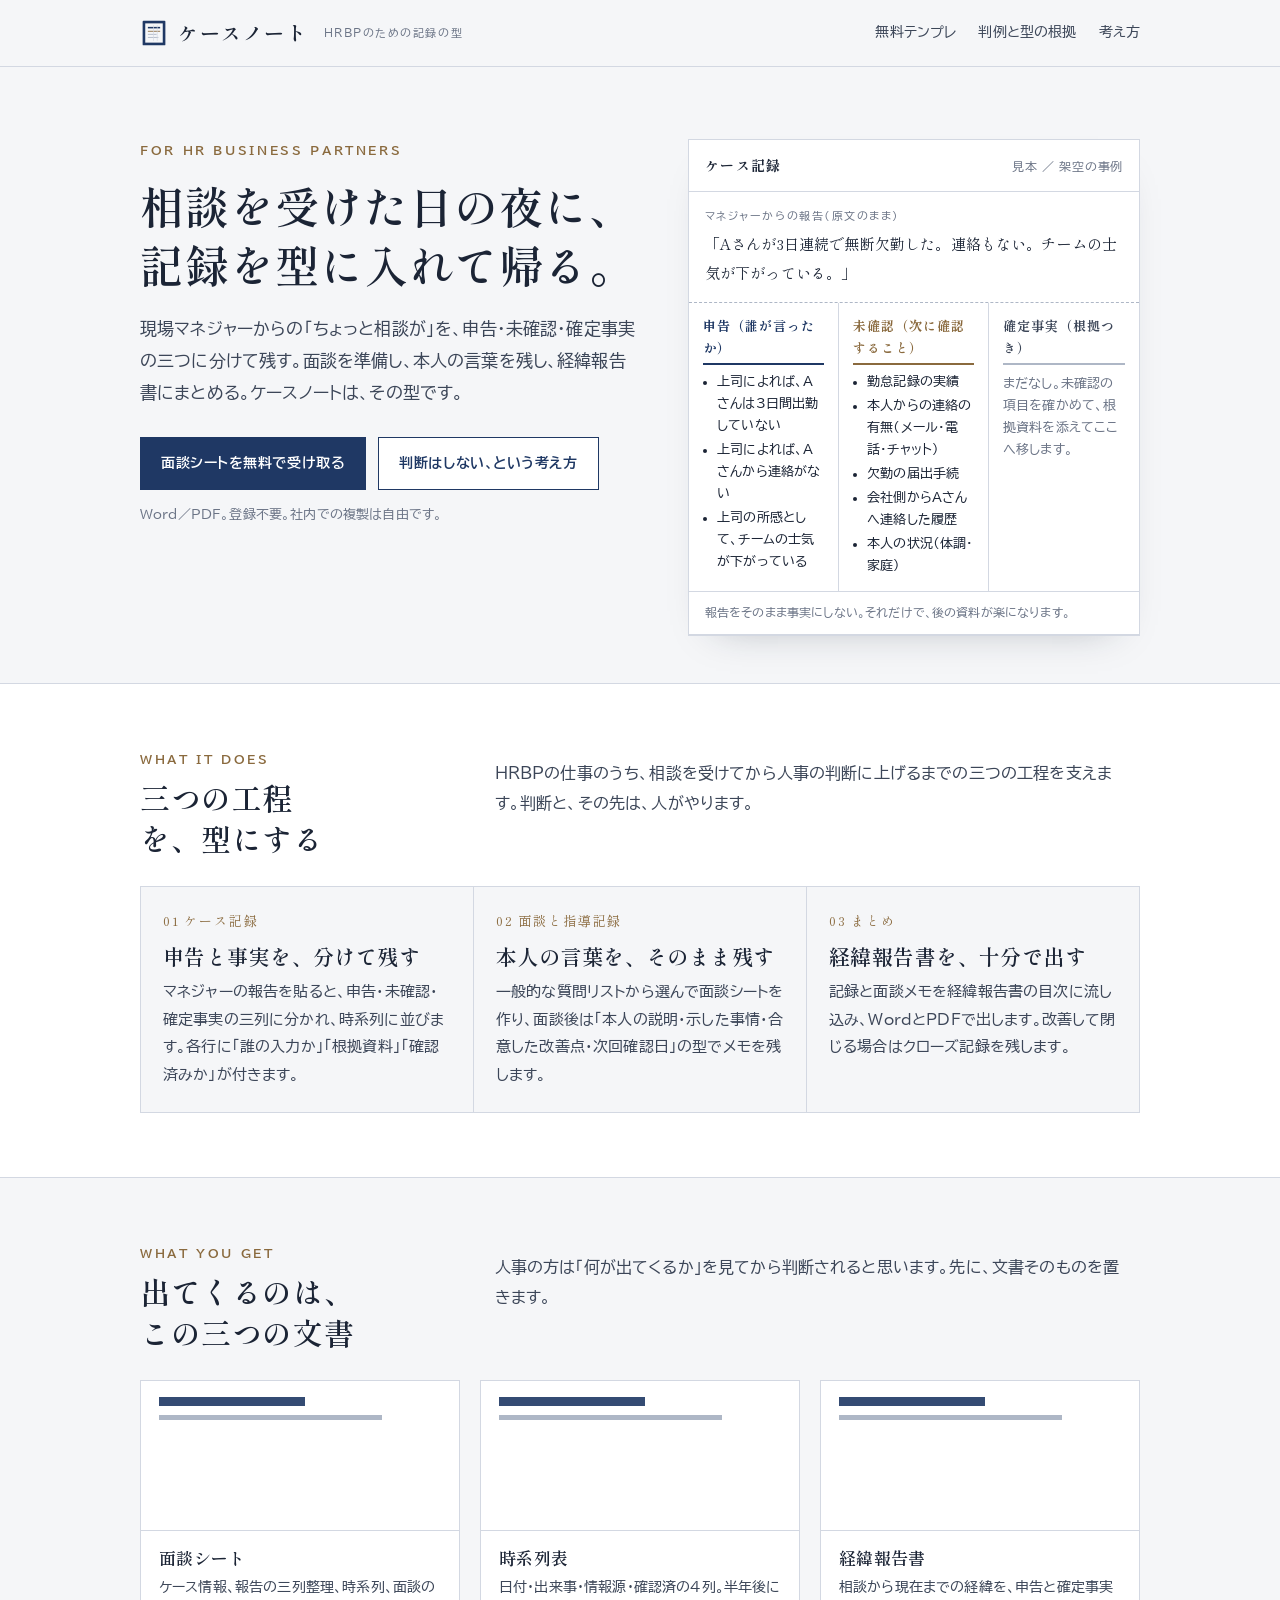
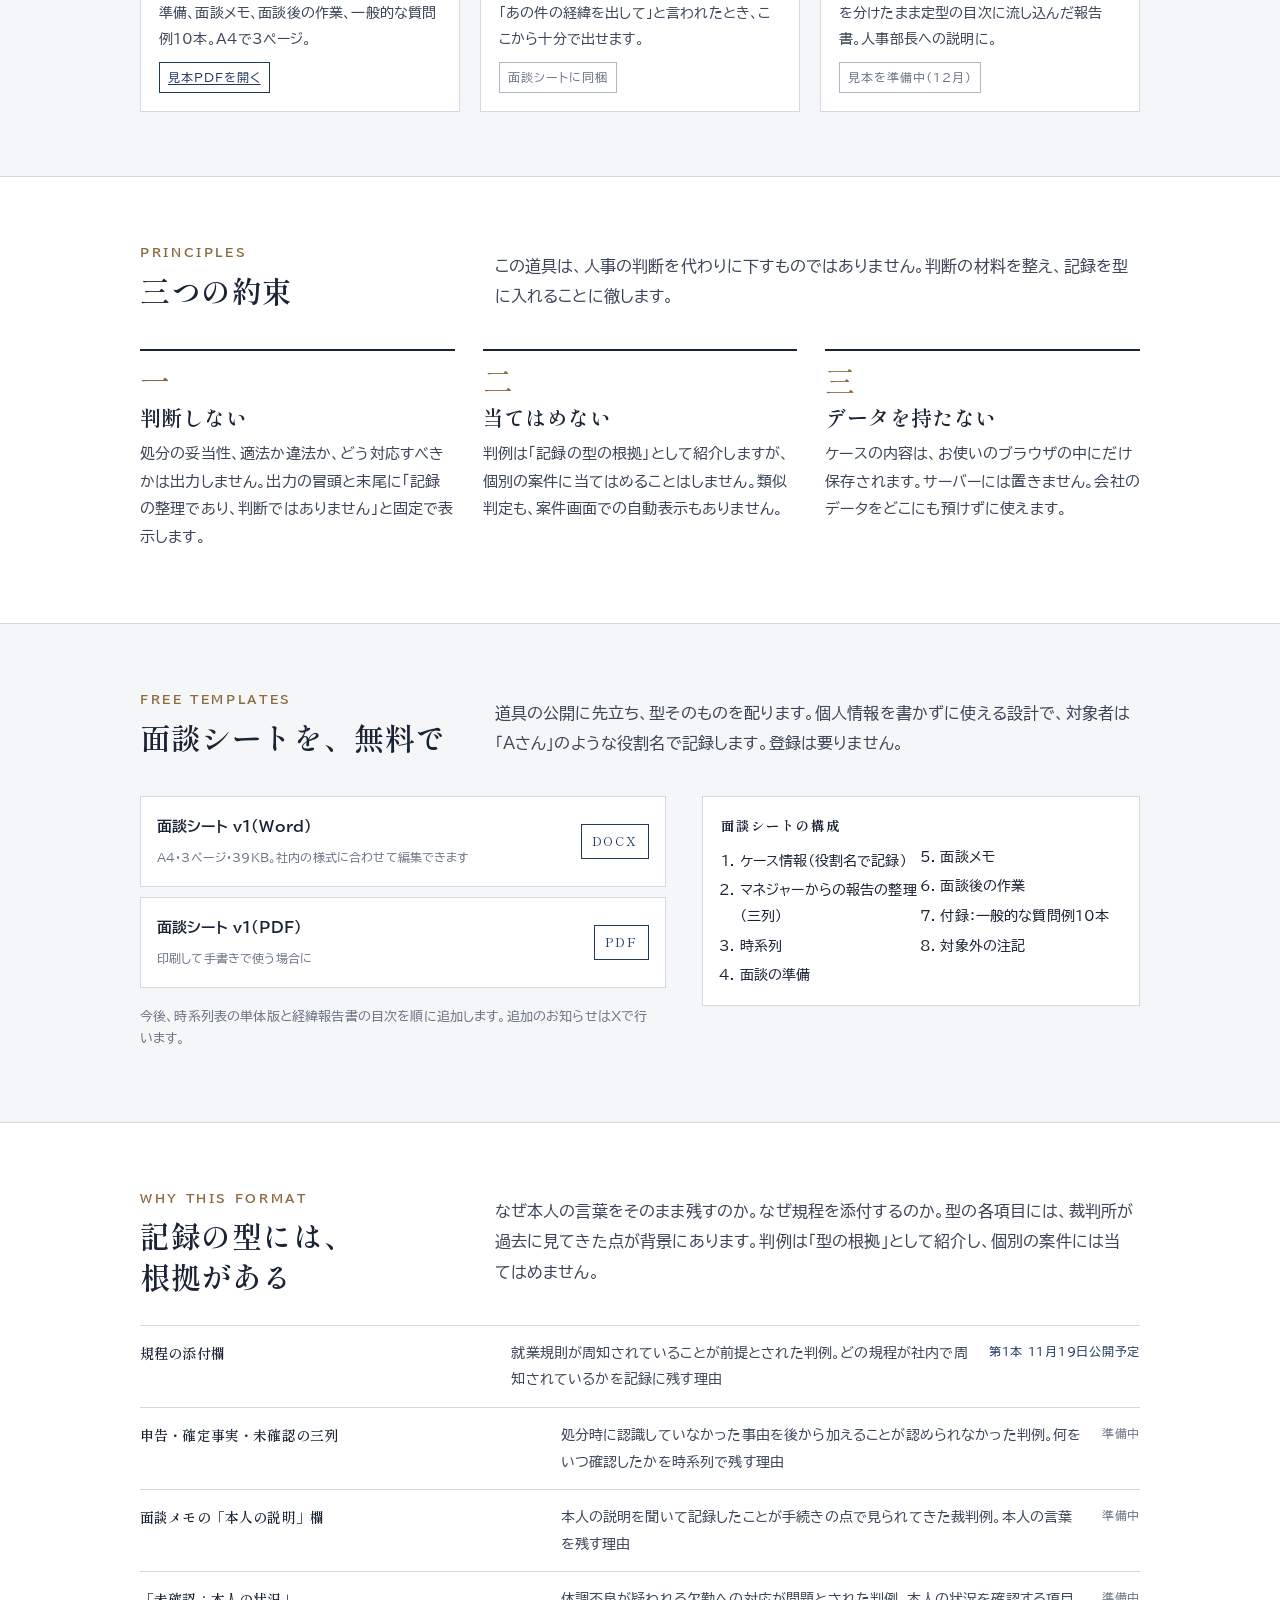
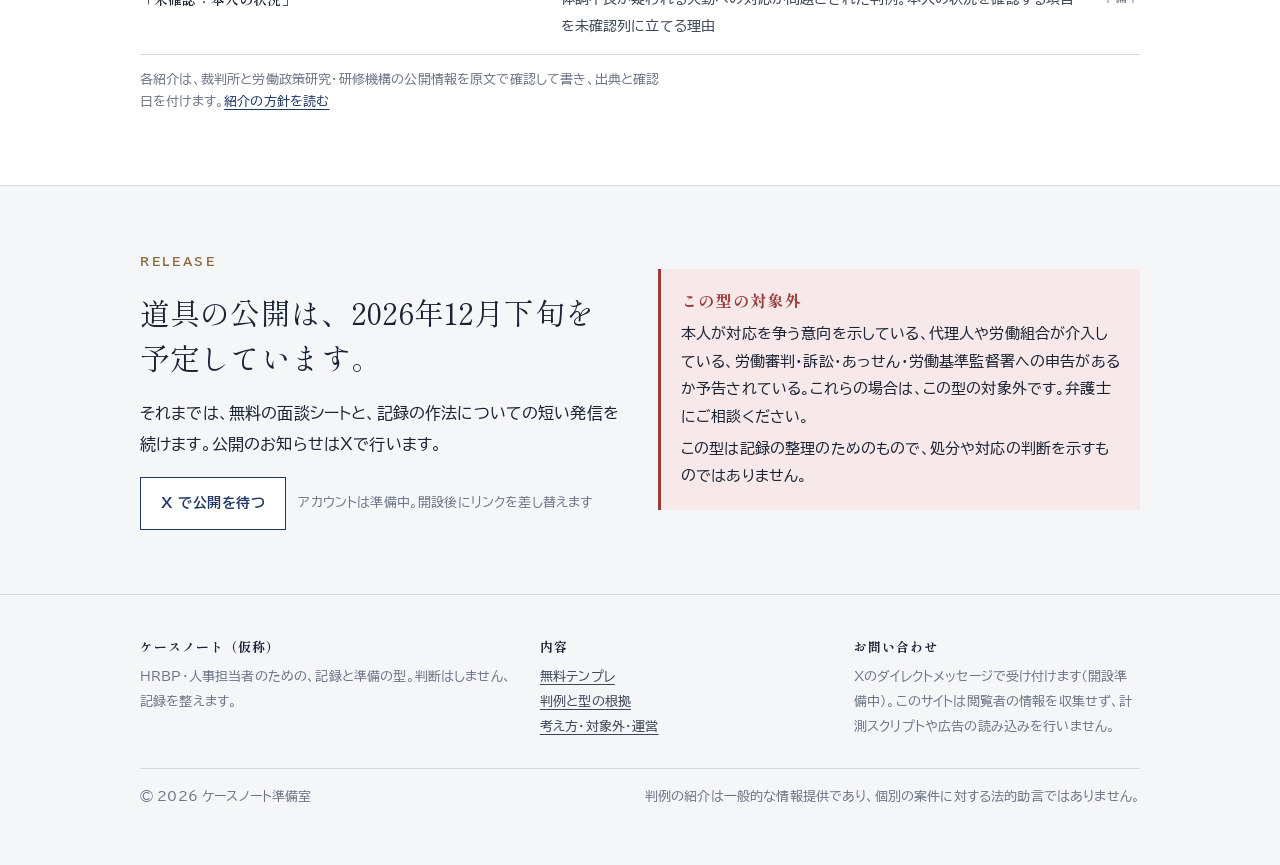
==== index.html @ 53989667 "ケースノート サイト初版（無料テンプレ・判例の方針・考え方）" ====
<!doctype html>
<html lang="ja">
<head>
<meta charset="utf-8">
<meta name="viewport" content="width=device-width,initial-scale=1,viewport-fit=cover">
<title>ケースノート｜HRBPのための、記録と準備の型</title>
<meta name="description" content="現場マネジャーからの相談を、申告・未確認・確定事実に分けて記録し、面談を準備し、経緯報告書にまとめる。HRBP・人事担当者のための記録の型。面談シートは無料。判断はしません、記録を整えます。">
<meta property="og:title" content="ケースノート｜HRBPのための、記録と準備の型">
<meta property="og:description" content="相談を受けた日の夜に、記録を型に入れて帰る。面談シート（Word）は無料。">
<meta property="og:type" content="website">
<meta property="og:image" content="assets/og.png">
<meta name="twitter:card" content="summary_large_image">
<link rel="icon" href="assets/mark.svg" type="image/svg+xml">
<link rel="preconnect" href="https://fonts.googleapis.com">
<link rel="preconnect" href="https://fonts.gstatic.com" crossorigin>
<link rel="stylesheet" href="https://fonts.googleapis.com/css2?family=Shippori+Mincho:wght@500;600;700&family=BIZ+UDPGothic:wght@400;700&display=swap">
<link rel="stylesheet" href="assets/style.css">
</head>
<body>

<header class="site-head">
  <div class="wrap">
    <a class="brand" href="./"><img class="mark" src="assets/mark.svg" alt=""><span class="name">ケースノート</span><span class="sub">HRBPのための記録の型</span></a>
    <nav class="nav" aria-label="主なページ">
      <a href="#templates">無料テンプレ</a>
      <a href="hanrei/">判例と型の根拠</a>
      <a href="about.html">考え方</a>
    </nav>
  </div>
</header>

<main>
<section class="hero">
  <div class="wrap grid">
    <div>
      <div class="eyebrow">For HR Business Partners</div>
      <h1>相談を受けた日の夜に、<br>記録を型に入れて帰る。</h1>
      <p class="lead">現場マネジャーからの「ちょっと相談が」を、申告・未確認・確定事実の三つに分けて残す。面談を準備し、本人の言葉を残し、経緯報告書にまとめる。ケースノートは、その型です。</p>
      <div class="cta">
        <a class="btn primary" href="#templates">面談シートを無料で受け取る</a>
        <a class="btn" href="about.html">判断はしない、という考え方</a>
      </div>
      <p class="note fine">Word／PDF。登録不要。社内での複製は自由です。</p>
    </div>
    <div class="sheet" aria-label="ケース記録の見本">
      <div class="sheet-head"><b>ケース記録</b><span>見本 ／ 架空の事例</span></div>
      <div class="input">
        <div class="lbl">マネジャーからの報告（原文のまま）</div>
        <q>Aさんが3日連続で無断欠勤した。連絡もない。チームの士気が下がっている。</q>
      </div>
      <div class="cols">
        <div class="c1"><b>申告（誰が言ったか）</b>
          <ul><li>上司によれば、Aさんは3日間出勤していない</li><li>上司によれば、Aさんから連絡がない</li><li>上司の所感として、チームの士気が下がっている</li></ul></div>
        <div class="c2"><b>未確認（次に確認すること）</b>
          <ul><li>勤怠記録の実績</li><li>本人からの連絡の有無（メール・電話・チャット）</li><li>欠勤の届出手続</li><li>会社側からAさんへ連絡した履歴</li><li>本人の状況（体調・家庭）</li></ul></div>
        <div class="c3"><b>確定事実（根拠つき）</b>
          <p class="empty">まだなし。未確認の項目を確かめて、根拠資料を添えてここへ移します。</p></div>
      </div>
      <div class="sheet-foot">報告をそのまま事実にしない。それだけで、後の資料が楽になります。</div>
    </div>
  </div>
</section>

<section class="band alt" id="what">
  <div class="wrap">
    <div class="sec-head">
      <div><div class="eyebrow">What it does</div><h2>三つの工程を、型にする</h2></div>
      <p>HRBPの仕事のうち、相談を受けてから人事の判断に上げるまでの三つの工程を支えます。判断と、その先は、人がやります。</p>
    </div>
    <div class="three">
      <div><div class="k">01 ケース記録</div><h3>申告と事実を、分けて残す</h3><p>マネジャーの報告を貼ると、申告・未確認・確定事実の三列に分かれ、時系列に並びます。各行に「誰の入力か」「根拠資料」「確認済みか」が付きます。</p></div>
      <div><div class="k">02 面談と指導記録</div><h3>本人の言葉を、そのまま残す</h3><p>一般的な質問リストから選んで面談シートを作り、面談後は「本人の説明・示した事情・合意した改善点・次回確認日」の型でメモを残します。</p></div>
      <div><div class="k">03 まとめ</div><h3>経緯報告書を、十分で出す</h3><p>記録と面談メモを経緯報告書の目次に流し込み、WordとPDFで出します。改善して閉じる場合はクローズ記録を残します。</p></div>
    </div>
  </div>
</section>

<section class="band" id="outputs">
  <div class="wrap">
    <div class="sec-head">
      <div><div class="eyebrow">What you get</div><h2>出てくるのは、この三つの文書</h2></div>
      <p>人事の方は「何が出てくるか」を見てから判断されると思います。先に、文書そのものを置きます。</p>
    </div>
    <div class="docs">
      <div class="doc"><div class="thumb" aria-hidden="true"></div><div class="body"><h3>面談シート</h3><p>ケース情報、報告の三列整理、時系列、面談の準備、面談メモ、面談後の作業、一般的な質問例10本。A4で3ページ。</p><a class="state ready" href="templates/casenote_interview_sheet_v1.pdf">見本PDFを開く</a></div></div>
      <div class="doc"><div class="thumb" aria-hidden="true"></div><div class="body"><h3>時系列表</h3><p>日付・出来事・情報源・確認済の4列。半年後に「あの件の経緯を出して」と言われたとき、ここから十分で出せます。</p><span class="state">面談シートに同梱</span></div></div>
      <div class="doc"><div class="thumb" aria-hidden="true"></div><div class="body"><h3>経緯報告書</h3><p>相談から現在までの経緯を、申告と確定事実を分けたまま定型の目次に流し込んだ報告書。人事部長への説明に。</p><span class="state">見本を準備中（12月）</span></div></div>
    </div>
  </div>
</section>

<section class="band alt" id="promise">
  <div class="wrap">
    <div class="sec-head">
      <div><div class="eyebrow">Principles</div><h2>三つの約束</h2></div>
      <p>この道具は、人事の判断を代わりに下すものではありません。判断の材料を整え、記録を型に入れることに徹します。</p>
    </div>
    <div class="promise">
      <div><div class="n">一</div><h3>判断しない</h3><p>処分の妥当性、適法か違法か、どう対応すべきかは出力しません。出力の冒頭と末尾に「記録の整理であり、判断ではありません」と固定で表示します。</p></div>
      <div><div class="n">二</div><h3>当てはめない</h3><p>判例は「記録の型の根拠」として紹介しますが、個別の案件に当てはめることはしません。類似判定も、案件画面での自動表示もありません。</p></div>
      <div><div class="n">三</div><h3>データを持たない</h3><p>ケースの内容は、お使いのブラウザの中にだけ保存されます。サーバーには置きません。会社のデータをどこにも預けずに使えます。</p></div>
    </div>
  </div>
</section>

<section class="band" id="templates">
  <div class="wrap">
    <div class="sec-head">
      <div><div class="eyebrow">Free templates</div><h2>面談シートを、無料で</h2></div>
      <p>道具の公開に先立ち、型そのものを配ります。個人情報を書かずに使える設計で、対象者は「Aさん」のような役割名で記録します。登録は要りません。</p>
    </div>
    <div class="dl">
      <div class="files">
        <a class="file" href="templates/casenote_interview_sheet_v1.docx" download><span><span class="t">面談シート v1（Word）</span><br><span class="m">A4・3ページ・39KB。社内の様式に合わせて編集できます</span></span><span class="ext">DOCX</span></a>
        <a class="file" href="templates/casenote_interview_sheet_v1.pdf"><span><span class="t">面談シート v1（PDF）</span><br><span class="m">印刷して手書きで使う場合に</span></span><span class="ext">PDF</span></a>
        <p class="fine">今後、時系列表の単体版と経緯報告書の目次を順に追加します。追加のお知らせはXで行います。</p>
      </div>
      <div class="toc"><b>面談シートの構成</b>
        <ol><li>ケース情報（役割名で記録）</li><li>マネジャーからの報告の整理（三列）</li><li>時系列</li><li>面談の準備</li><li>面談メモ</li><li>面談後の作業</li><li>付録：一般的な質問例10本</li><li>対象外の注記</li></ol>
      </div>
    </div>
  </div>
</section>

<section class="band alt" id="hanrei">
  <div class="wrap">
    <div class="sec-head">
      <div><div class="eyebrow">Why this format</div><h2>記録の型には、根拠がある</h2></div>
      <p>なぜ本人の言葉をそのまま残すのか。なぜ規程を添付するのか。型の各項目には、裁判所が過去に見てきた点が背景にあります。判例は「型の根拠」として紹介し、個別の案件には当てはめません。</p>
    </div>
    <div class="hanrei-list">
      <div class="row"><div class="a">規程の添付欄</div><div class="b">就業規則が周知されていることが前提とされた判例。どの規程が社内で周知されているかを記録に残す理由</div><div class="s on">第1本 11月19日公開予定</div></div>
      <div class="row"><div class="a">申告・確定事実・未確認の三列</div><div class="b">処分時に認識していなかった事由を後から加えることが認められなかった判例。何をいつ確認したかを時系列で残す理由</div><div class="s">準備中</div></div>
      <div class="row"><div class="a">面談メモの「本人の説明」欄</div><div class="b">本人の説明を聞いて記録したことが手続きの点で見られてきた裁判例。本人の言葉を残す理由</div><div class="s">準備中</div></div>
      <div class="row"><div class="a">「未確認：本人の状況」</div><div class="b">体調不良が疑われる欠勤への対応が問題とされた判例。本人の状況を確認する項目を未確認列に立てる理由</div><div class="s">準備中</div></div>
    </div>
    <p class="fine" style="margin-top:14px">各紹介は、裁判所と労働政策研究・研修機構の公開情報を原文で確認して書き、出典と確認日を付けます。<a href="hanrei/">紹介の方針を読む</a></p>
  </div>
</section>

<section class="band" id="launch">
  <div class="wrap launch">
    <div>
      <div class="eyebrow">Release</div>
      <p class="big">道具の公開は、2026年12月下旬を予定しています。</p>
      <p>それまでは、無料の面談シートと、記録の作法についての短い発信を続けます。公開のお知らせはXで行います。</p>
      <div class="x"><a class="btn" href="https://x.com/" id="xlink">X で公開を待つ</a><span class="fine">アカウントは準備中。開設後にリンクを差し替えます</span></div>
    </div>
    <div class="scope"><b>この型の対象外</b>
      <p>本人が対応を争う意向を示している、代理人や労働組合が介入している、労働審判・訴訟・あっせん・労働基準監督署への申告があるか予告されている。これらの場合は、この型の対象外です。弁護士にご相談ください。</p>
      <p>この型は記録の整理のためのもので、処分や対応の判断を示すものではありません。</p>
    </div>
  </div>
</section>
</main>

<footer class="site-foot">
  <div class="wrap">
    <div class="grid">
      <div><b>ケースノート（仮称）</b>HRBP・人事担当者のための、記録と準備の型。判断はしません、記録を整えます。</div>
      <div><b>内容</b><a href="#templates">無料テンプレ</a><br><a href="hanrei/">判例と型の根拠</a><br><a href="about.html">考え方・対象外・運営</a></div>
      <div><b>お問い合わせ</b>Xのダイレクトメッセージで受け付けます（開設準備中）。このサイトは閲覧者の情報を収集せず、計測スクリプトや広告の読み込みを行いません。</div>
    </div>
    <div class="legal"><span>© 2026 ケースノート準備室</span><span>判例の紹介は一般的な情報提供であり、個別の案件に対する法的助言ではありません。</span></div>
  </div>
</footer>
</body>
</html>
---- assets/style.css ----
/* ケースノート — 編集的・文書的な重厚さ。明朝の見出し、罫線、余白。写真は使わず、実物（3列の整理）で語る。 */
:root{
  --paper:#F5F6F8; --sheet:#FFFFFF; --ink:#1B2435; --ink-2:#3C4658; --mute:#6B7486; --rule:#D3D8E2; --rule-2:#AEB7C6;
  --navy:#1F3864; --navy-deep:#13244A; --bronze:#8A6A3E; --bronze-soft:#F1EAE0; --warn:#9A3B3B; --warn-soft:#F7E9E9;
  --serif:"Shippori Mincho","Hiragino Mincho ProN","Yu Mincho","MS Mincho",serif;
  --sans:"BIZ UDPGothic","Hiragino Sans","Yu Gothic UI","Meiryo",sans-serif;
  --measure:40em;
}
*{box-sizing:border-box}
html{-webkit-text-size-adjust:100%}
body{margin:0;background:var(--paper);color:var(--ink);font-family:var(--sans);font-size:16px;line-height:1.9;letter-spacing:.01em}
a{color:var(--navy);text-decoration:underline;text-underline-offset:.2em;text-decoration-thickness:1px}
a:hover{color:var(--navy-deep)}
img{max-width:100%;height:auto}
h1,h2,h3,h4{font-family:var(--serif);font-weight:600;line-height:1.35;margin:0;letter-spacing:.02em;text-wrap:balance}
h1{font-size:clamp(28px,4.6vw,44px)}
h2{font-size:clamp(22px,3vw,30px)}
h3{font-size:clamp(18px,2.2vw,21px)}
p{margin:.6em 0;max-width:var(--measure)}
ul,ol{max-width:var(--measure);padding-left:1.4em}
li{margin:.3em 0}
small,.fine{font-size:13px;color:var(--mute);line-height:1.7}
.wrap{max-width:1040px;margin:0 auto;padding-left:max(20px,env(safe-area-inset-left,0px));padding-right:max(20px,env(safe-area-inset-right,0px))}
.eyebrow{font-family:var(--sans);font-size:12px;letter-spacing:.22em;color:var(--bronze);font-weight:700;text-transform:uppercase}
.num{font-variant-numeric:tabular-nums}

/* header */
.site-head{border-bottom:1px solid var(--rule);background:var(--paper);position:sticky;top:0;z-index:5}
.site-head .wrap{display:flex;align-items:center;justify-content:space-between;gap:16px;padding-block:14px}
.brand{display:flex;align-items:center;gap:10px;text-decoration:none;color:var(--ink)}
.brand .mark{width:28px;height:28px;flex:0 0 auto}
.brand .name{font-family:var(--serif);font-size:20px;letter-spacing:.08em;font-weight:600}
.brand .sub{font-size:11px;color:var(--mute);letter-spacing:.14em;margin-left:6px}
.nav{display:flex;gap:22px;font-size:14px}
.nav a{text-decoration:none;color:var(--ink-2);padding:4px 0;border-bottom:1px solid transparent}
.nav a:hover,.nav a[aria-current]{border-bottom-color:var(--navy);color:var(--navy)}
.brand .name,.nav a{white-space:nowrap}
@media (max-width:640px){.nav{gap:12px;font-size:12.5px}.brand .sub{display:none}.brand .name{font-size:18px}.site-head .wrap{gap:10px}}

/* hero */
.hero{padding-block:72px 48px;border-bottom:1px solid var(--rule)}
.hero .grid{display:grid;grid-template-columns:1.05fr .95fr;gap:48px;align-items:start}
.hero h1{margin-top:14px}
.hero .lead{font-size:17px;color:var(--ink-2);margin-top:18px;max-width:30em}
.hero .cta{display:flex;flex-wrap:wrap;gap:12px;margin-top:28px}
.btn{display:inline-block;padding:12px 20px;border:1px solid var(--navy);color:var(--navy);text-decoration:none;font-weight:700;font-size:14px;letter-spacing:.04em;background:var(--sheet)}
.btn.primary{background:var(--navy);color:#fff}
.btn:hover{background:var(--navy-deep);color:#fff;border-color:var(--navy-deep)}
.hero .note{margin-top:14px}
@media (max-width:820px){.hero .grid{grid-template-columns:1fr;gap:32px}.hero{padding-block:48px 36px}}

/* specimen: the 3-column sort, rendered as a real sheet */
.sheet{background:var(--sheet);border:1px solid var(--rule);box-shadow:0 1px 0 var(--rule),0 18px 40px -28px rgba(27,36,53,.35)}
.sheet .sheet-head{display:flex;justify-content:space-between;align-items:baseline;padding:12px 16px;border-bottom:1px solid var(--rule);font-size:12px;color:var(--mute);letter-spacing:.06em}
.sheet .sheet-head b{font-family:var(--serif);color:var(--ink);font-size:14px;letter-spacing:.1em}
.sheet .input{padding:14px 16px;border-bottom:1px dashed var(--rule-2);font-size:14px}
.sheet .input .lbl{font-size:11px;color:var(--mute);letter-spacing:.14em;margin-bottom:4px}
.sheet .input q{font-family:var(--serif);font-size:15px;quotes:"「" "」"}
.cols{display:grid;grid-template-columns:1fr 1fr 1fr}
.cols>div{padding:12px 14px;font-size:13px;line-height:1.7;min-width:0;border-right:1px solid var(--rule)}
.cols>div:last-child{border-right:none}
.cols b{display:block;font-family:var(--serif);font-size:13px;letter-spacing:.08em;margin-bottom:6px;padding-bottom:4px;border-bottom:2px solid}
.cols .c1 b{color:var(--navy);border-color:var(--navy)}
.cols .c2 b{color:var(--bronze);border-color:var(--bronze)}
.cols .c3 b{color:var(--ink-2);border-color:var(--rule-2)}
.cols .c3 .empty{color:var(--mute);font-style:normal}
.cols ul{padding-left:1.1em;margin:0}
.cols li{margin:.15em 0}
.sheet .sheet-foot{padding:10px 16px;border-top:1px solid var(--rule);font-size:11.5px;color:var(--mute)}
@media (max-width:560px){.cols{grid-template-columns:1fr}.cols>div{border-right:none;border-bottom:1px solid var(--rule)}.cols>div:last-child{border-bottom:none}}

/* sections */
section.band{padding-block:64px;border-bottom:1px solid var(--rule)}
section.band.alt{background:var(--sheet)}
.sec-head{display:grid;grid-template-columns:minmax(0,1fr) minmax(0,2fr);gap:32px;align-items:start;margin-bottom:28px}
.sec-head h2{margin-top:6px}
.sec-head p{color:var(--ink-2)}
@media (max-width:820px){.sec-head{grid-template-columns:1fr;gap:10px}}

.three{display:grid;grid-template-columns:repeat(3,minmax(0,1fr));gap:1px;background:var(--rule);border:1px solid var(--rule)}
.three>div{background:var(--sheet);padding:22px 22px 24px;min-width:0}
section.band.alt .three>div{background:var(--paper)}
.three .k{font-family:var(--serif);font-size:13px;letter-spacing:.14em;color:var(--bronze);margin-bottom:8px}
.three h3{margin-bottom:8px}
.three p{font-size:14.5px;color:var(--ink-2);margin:0}
@media (max-width:820px){.three{grid-template-columns:1fr}}

.docs{display:grid;grid-template-columns:repeat(3,minmax(0,1fr));gap:20px}
.doc{border:1px solid var(--rule);background:var(--sheet);padding:0;min-width:0}
.doc .thumb{height:150px;border-bottom:1px solid var(--rule);background:
  linear-gradient(var(--sheet),var(--sheet)) padding-box,
  repeating-linear-gradient(180deg,transparent 0 21px,var(--rule) 21px 22px);position:relative;overflow:hidden}
.doc .thumb::before{content:"";position:absolute;left:18px;top:16px;width:46%;height:9px;background:var(--navy);opacity:.9}
.doc .thumb::after{content:"";position:absolute;left:18px;top:34px;width:70%;height:5px;background:var(--rule-2)}
.doc .body{padding:16px 18px 18px}
.doc h3{font-size:17px}
.doc p{font-size:13.5px;color:var(--ink-2);margin:.4em 0 0}
.doc .state{display:inline-block;margin-top:10px;font-size:12px;letter-spacing:.08em;padding:3px 8px;border:1px solid var(--rule-2);color:var(--mute)}
.doc .state.ready{border-color:var(--navy);color:var(--navy)}
@media (max-width:820px){.docs{grid-template-columns:1fr}}

.promise{display:grid;grid-template-columns:repeat(3,minmax(0,1fr));gap:28px}
.promise>div{border-top:2px solid var(--ink);padding-top:14px;min-width:0}
.promise .n{font-family:var(--serif);font-size:30px;color:var(--bronze);line-height:1}
.promise h3{margin-top:8px}
.promise p{font-size:14.5px;color:var(--ink-2)}
@media (max-width:820px){.promise{grid-template-columns:1fr;gap:18px}}

.dl{display:grid;grid-template-columns:minmax(0,1.2fr) minmax(0,1fr);gap:36px;align-items:start}
.dl .files{display:grid;gap:10px}
.file{display:flex;justify-content:space-between;align-items:center;gap:14px;padding:14px 16px;border:1px solid var(--rule);background:var(--sheet);text-decoration:none;color:var(--ink)}
.file:hover{border-color:var(--navy)}
.file .t{font-weight:700;font-size:15px}
.file .m{font-size:12px;color:var(--mute)}
.file .ext{font-family:var(--serif);font-size:13px;letter-spacing:.14em;color:var(--navy);border:1px solid var(--navy);padding:4px 10px;white-space:nowrap}
.toc{border:1px solid var(--rule);background:var(--sheet);padding:16px 18px;font-size:13.5px}
.toc b{font-family:var(--serif);display:block;margin-bottom:6px;letter-spacing:.08em}
.toc ol{margin:0;padding-left:1.4em;columns:2;column-gap:20px}
@media (max-width:820px){.dl{grid-template-columns:1fr}.toc ol{columns:1}}

.hanrei-list{border-top:1px solid var(--rule)}
.hanrei-list .row{display:grid;grid-template-columns:minmax(0,1fr) minmax(0,1.3fr) auto;gap:18px;padding:14px 0;border-bottom:1px solid var(--rule);font-size:14px;align-items:start}
.hanrei-list .row .a{font-family:var(--serif);font-weight:600}
.hanrei-list .row .b{color:var(--ink-2)}
.hanrei-list .row .s{font-size:12px;color:var(--mute);white-space:nowrap;letter-spacing:.06em}
.hanrei-list .row .s.on{color:var(--navy)}
@media (max-width:640px){.hanrei-list .row{grid-template-columns:1fr;gap:4px}}

.scope{border-left:3px solid var(--warn);background:var(--warn-soft);padding:16px 20px;max-width:46em}
.scope b{font-family:var(--serif);color:var(--warn);letter-spacing:.08em;display:block;margin-bottom:4px}
.scope p{margin:.3em 0;font-size:14.5px}

.launch{display:grid;grid-template-columns:minmax(0,1fr) minmax(0,1fr);gap:36px;align-items:center}
.launch .big{font-family:var(--serif);font-size:clamp(22px,3vw,30px);line-height:1.5}
.launch .x{display:flex;align-items:center;gap:12px;margin-top:18px}
@media (max-width:820px){.launch{grid-template-columns:1fr}}

/* article */
.article{max-width:44em}
.article h2{margin-top:40px}
.article h3{margin-top:28px}
.article .meta{font-size:13px;color:var(--mute);margin-bottom:24px;letter-spacing:.04em}
.article blockquote{margin:16px 0;padding:12px 18px;border-left:3px solid var(--bronze);background:var(--bronze-soft);font-family:var(--serif)}
.article table{border-collapse:collapse;width:100%;font-size:14px;margin:12px 0}
.article th,.article td{text-align:left;vertical-align:top;padding:8px 10px;border-bottom:1px solid var(--rule)}
.article th{font-size:12px;color:var(--mute);letter-spacing:.06em;border-bottom:2px solid var(--rule-2);white-space:nowrap}

/* footer */
.site-foot{padding-block:40px 56px;color:var(--mute);font-size:13px}
.site-foot .grid{display:grid;grid-template-columns:minmax(0,1.3fr) minmax(0,1fr) minmax(0,1fr);gap:28px}
.site-foot b{display:block;color:var(--ink);font-family:var(--serif);letter-spacing:.08em;margin-bottom:6px}
.site-foot a{color:var(--ink-2)}
.site-foot .legal{margin-top:28px;padding-top:16px;border-top:1px solid var(--rule);display:flex;flex-wrap:wrap;gap:8px 20px;justify-content:space-between}
@media (max-width:820px){.site-foot .grid{grid-template-columns:1fr}}
:focus-visible{outline:2px solid var(--navy);outline-offset:2px}
@media (prefers-reduced-motion:reduce){*{transition:none!important}}
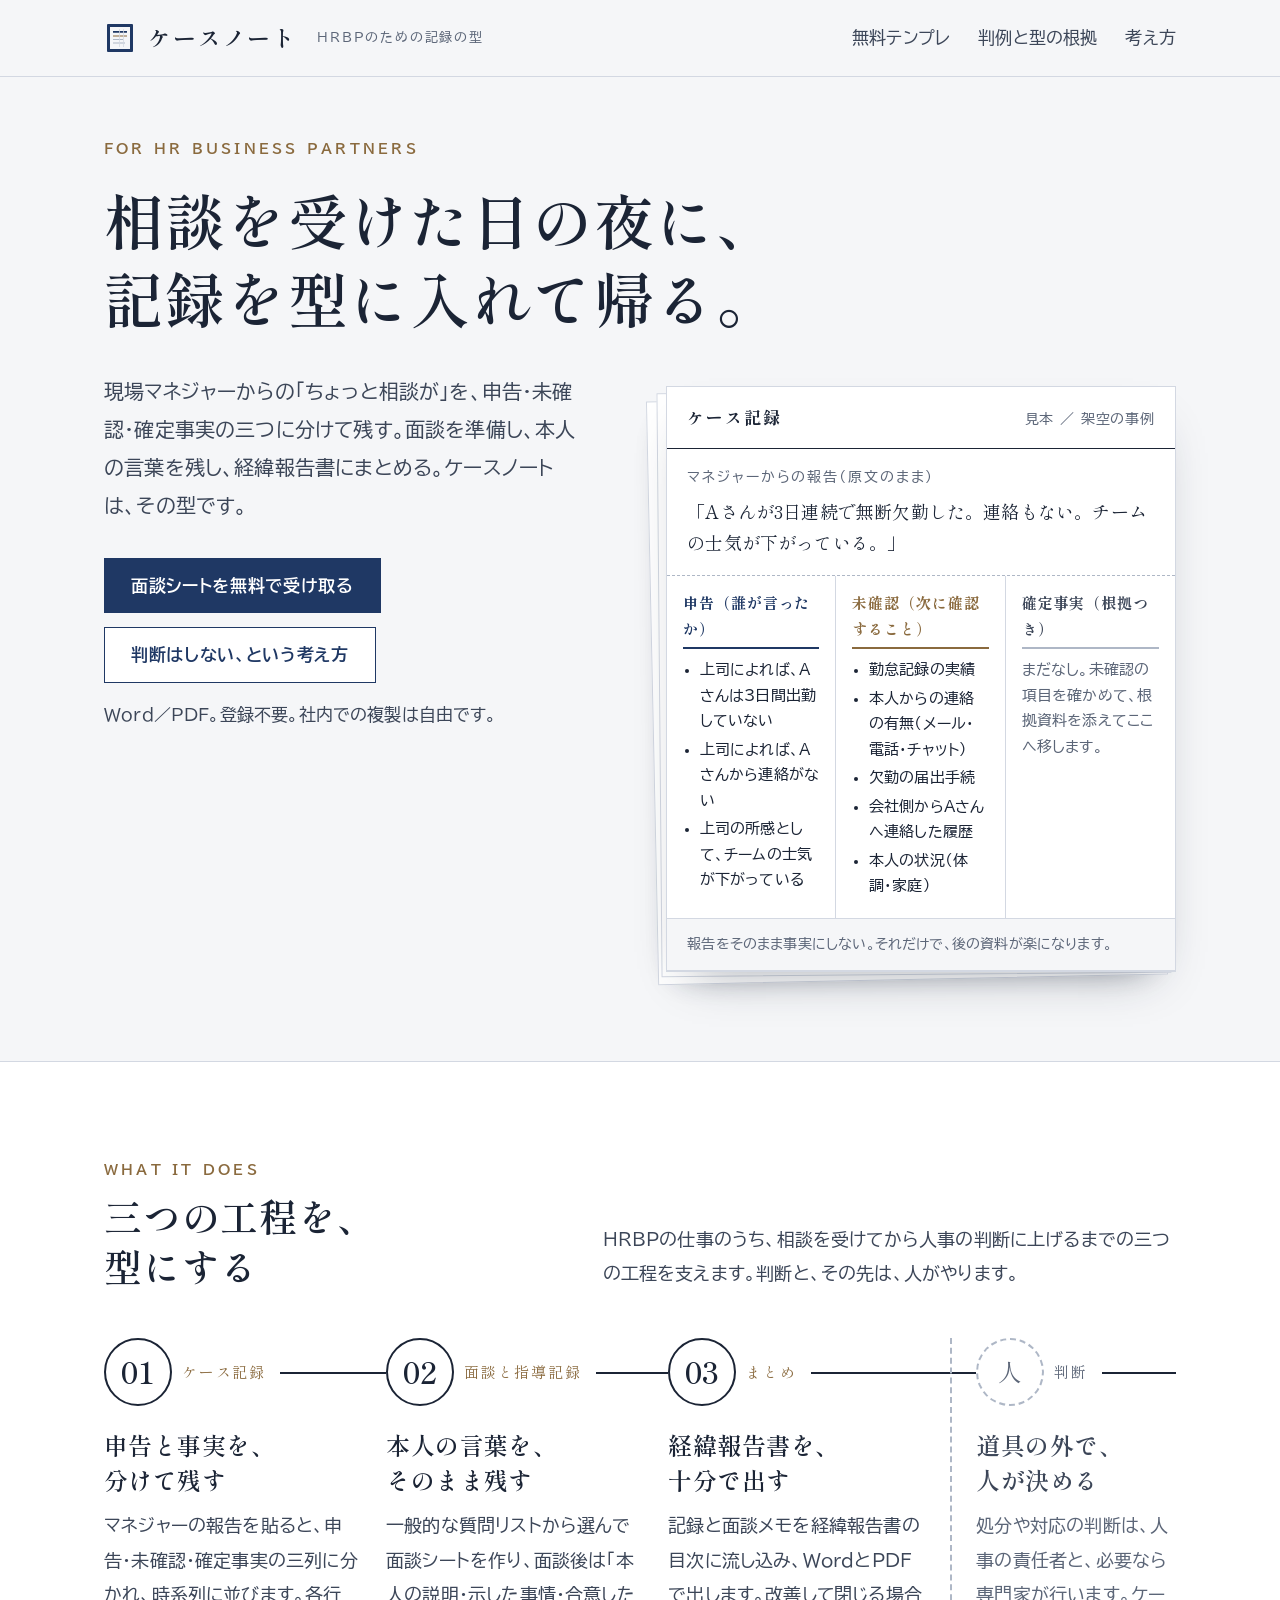
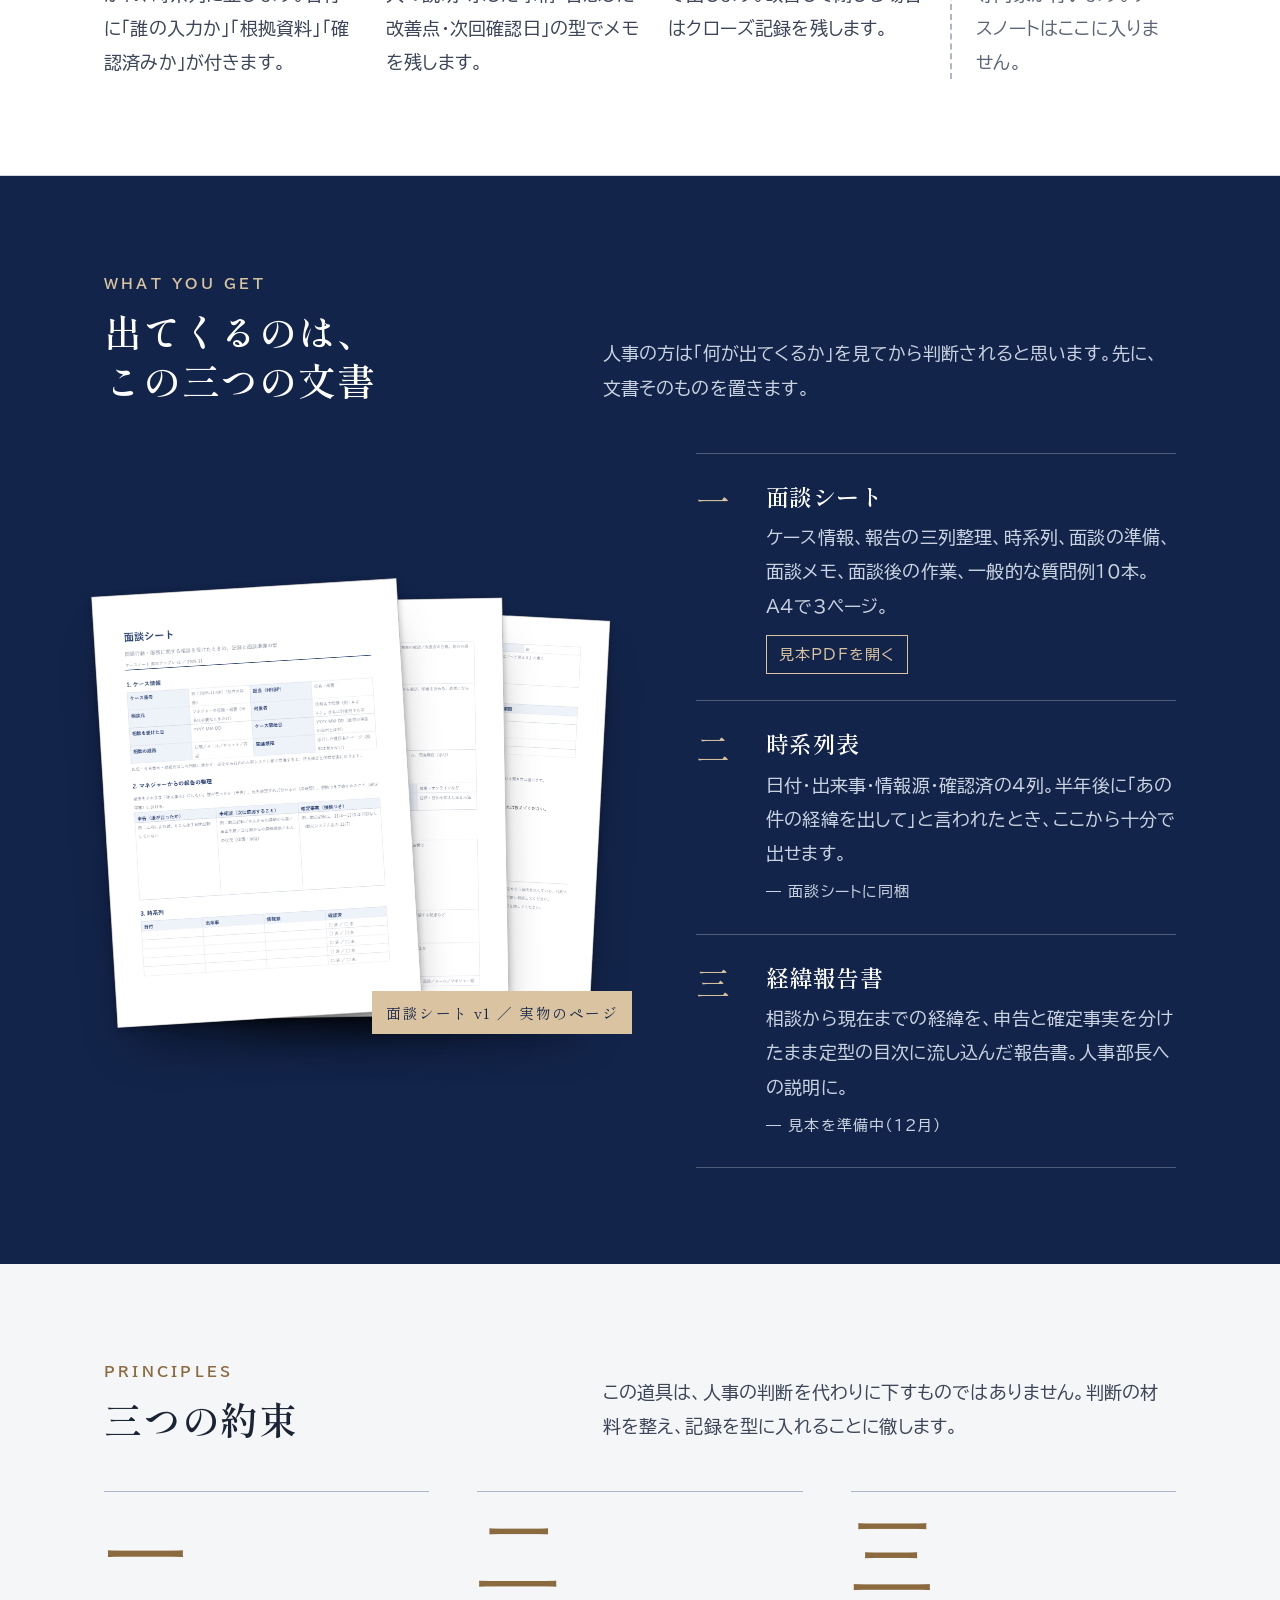
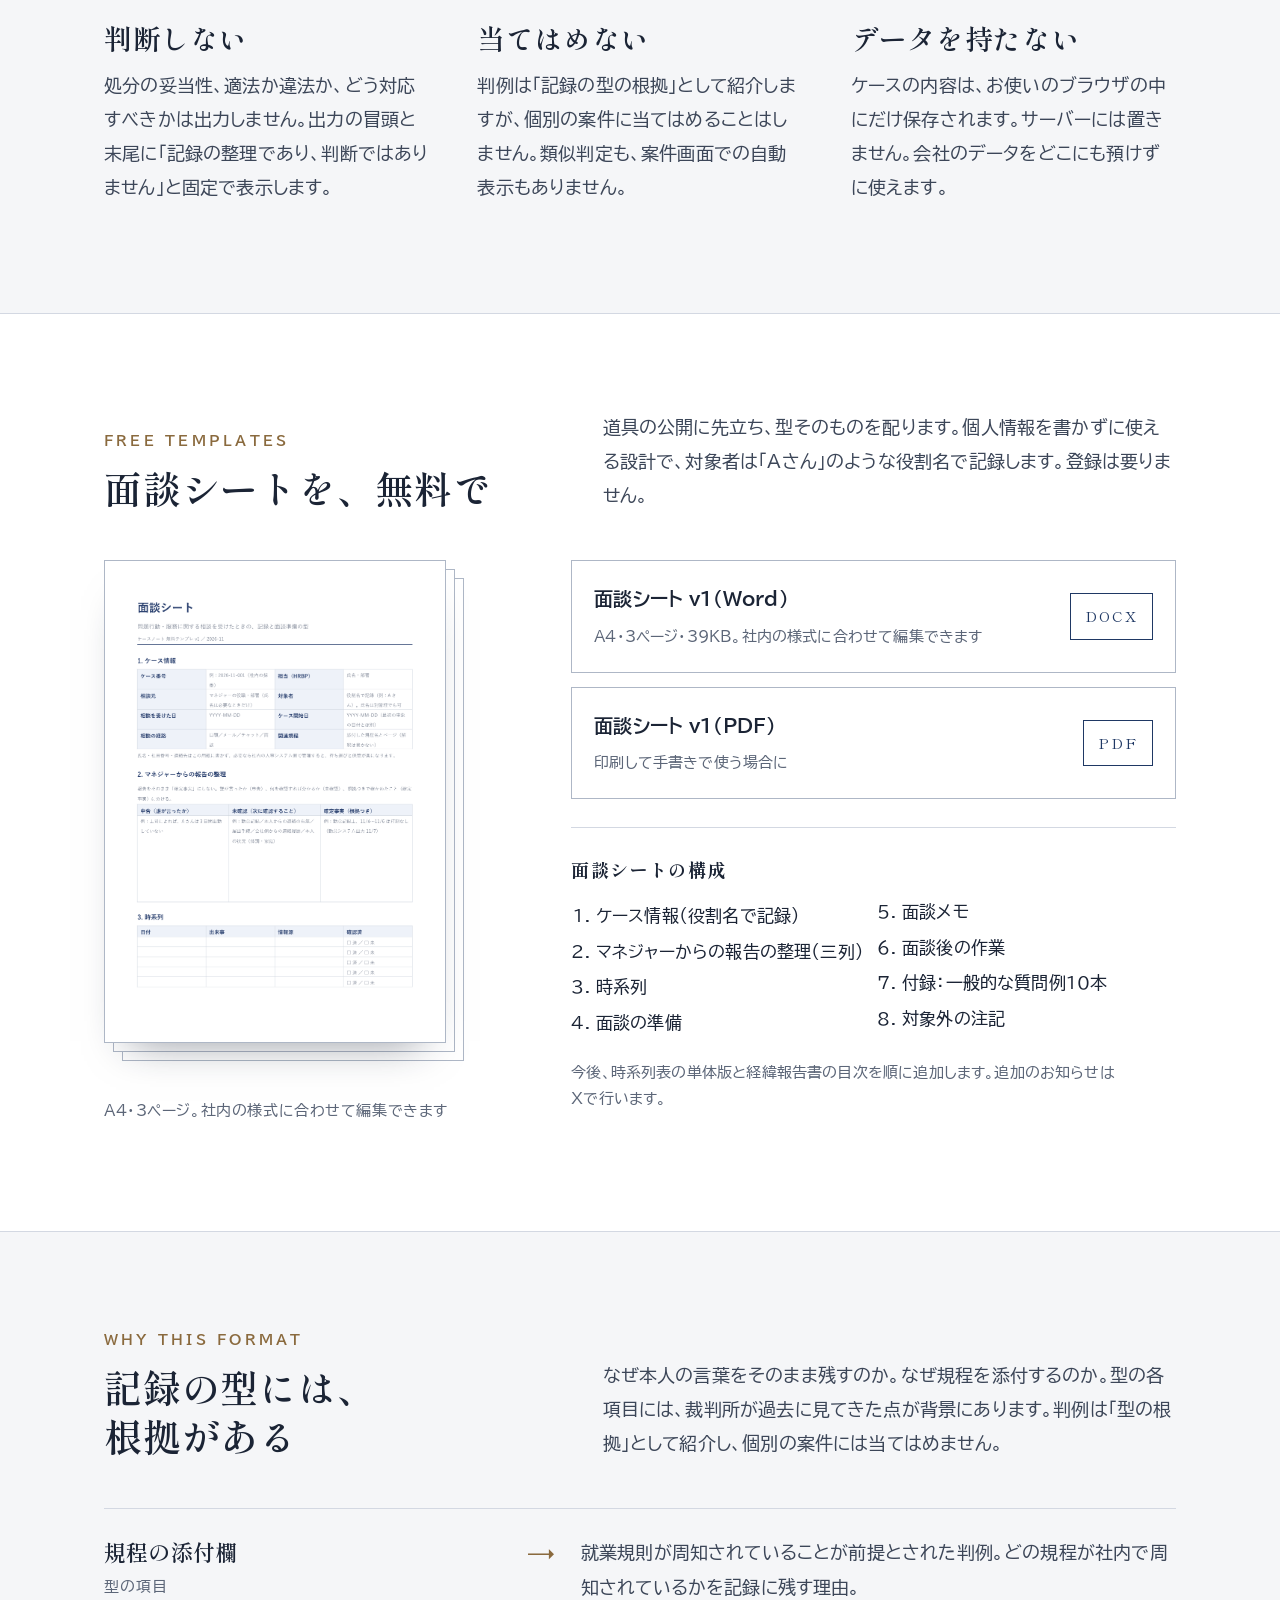
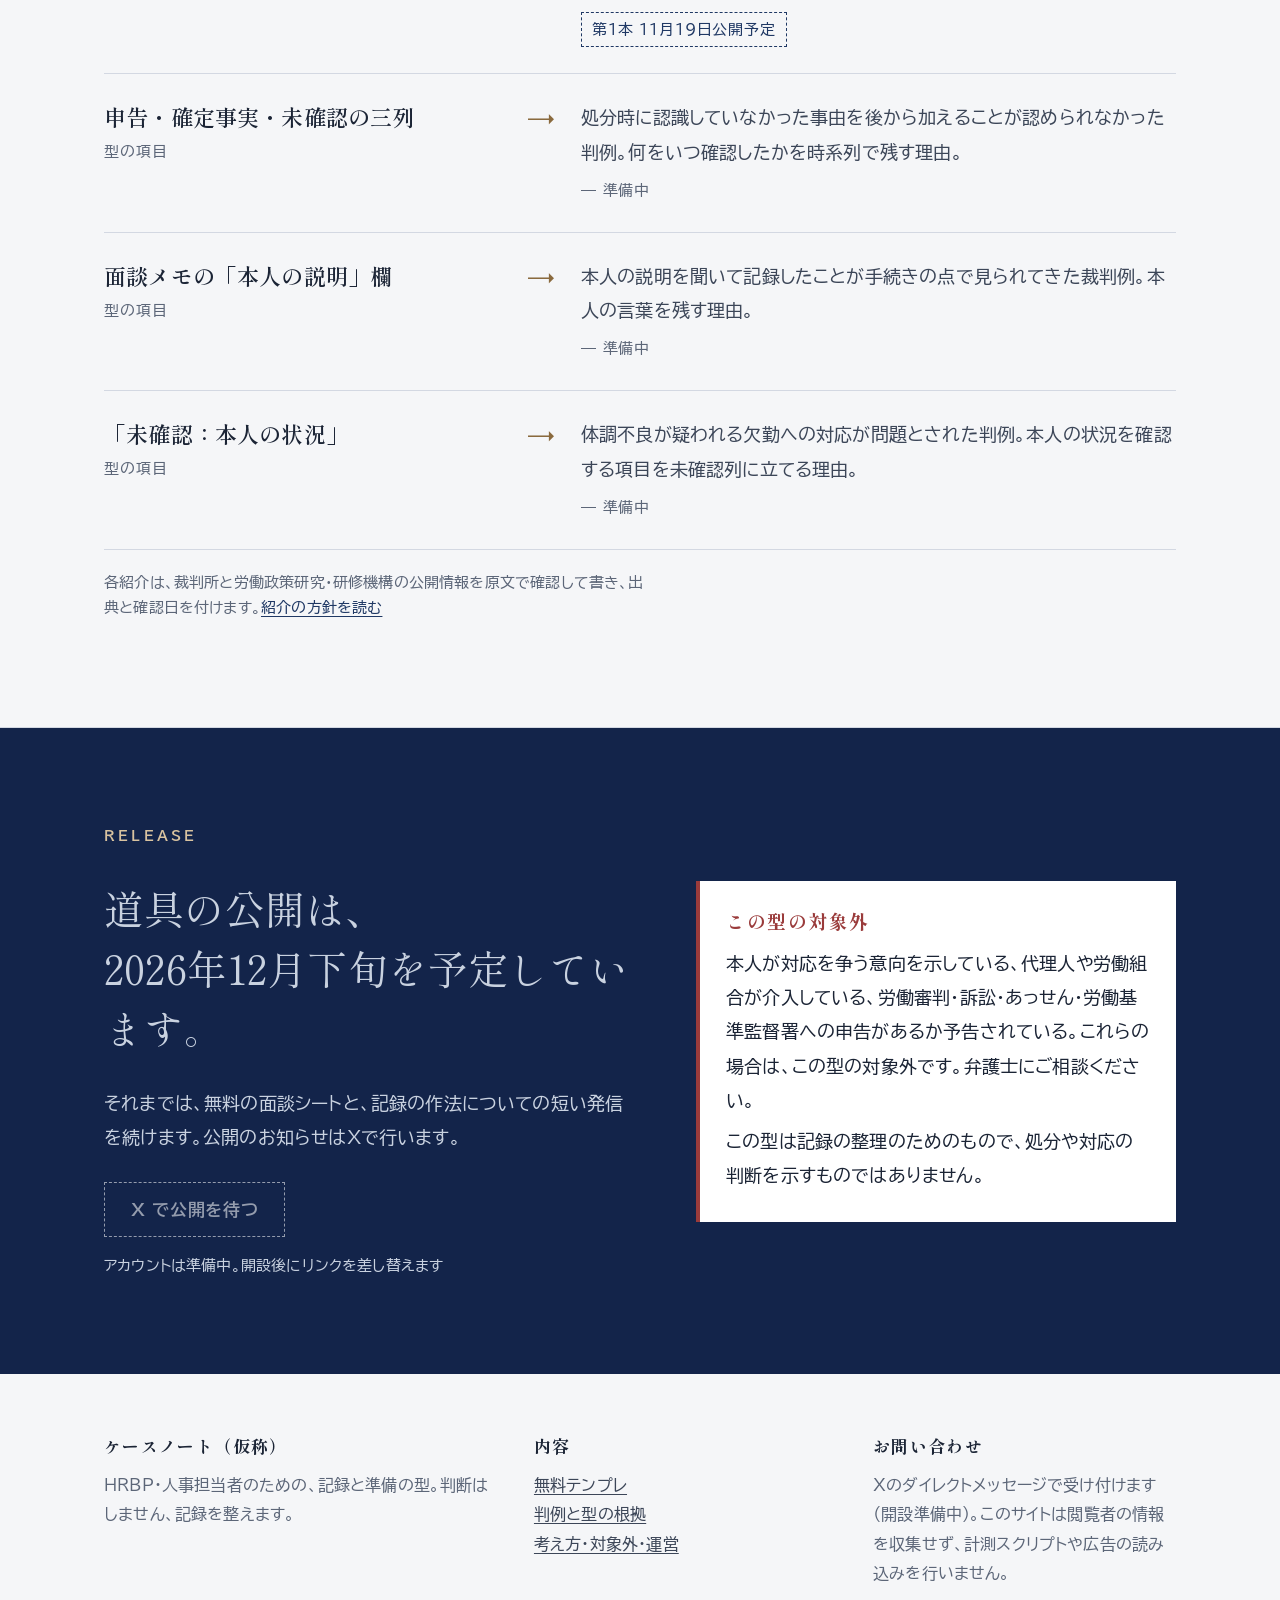
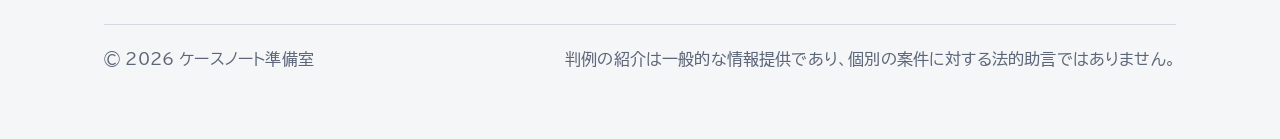
==== commit 0c2b7ecc: "再設計：本文18px・節ごとの語り方・実ページの見本（花火）" ====
--- a/index.html
+++ b/index.html
@@ -8,7 +8,8 @@
 <meta property="og:title" content="ケースノート｜HRBPのための、記録と準備の型">
 <meta property="og:description" content="相談を受けた日の夜に、記録を型に入れて帰る。面談シート（Word）は無料。">
 <meta property="og:type" content="website">
-<meta property="og:image" content="assets/og.png">
+<meta property="og:image" content="https://jinstudy-create.github.io/casenote/assets/og.png">
+<meta property="og:url" content="https://jinstudy-create.github.io/casenote/">
 <meta name="twitter:card" content="summary_large_image">
 <link rel="icon" href="assets/mark.svg" type="image/svg+xml">
 <link rel="preconnect" href="https://fonts.googleapis.com">
@@ -22,8 +23,8 @@
   <div class="wrap">
     <a class="brand" href="./"><img class="mark" src="assets/mark.svg" alt=""><span class="name">ケースノート</span><span class="sub">HRBPのための記録の型</span></a>
     <nav class="nav" aria-label="主なページ">
-      <a href="#templates">無料テンプレ</a>
-      <a href="hanrei/">判例と型の根拠</a>
+      <a href="#templates"><span class="full">無料テンプレ</span><span class="short">テンプレ</span></a>
+      <a href="hanrei/"><span class="full">判例と型の根拠</span><span class="short">判例</span></a>
       <a href="about.html">考え方</a>
     </nav>
   </div>
@@ -31,10 +32,12 @@
 
 <main>
 <section class="hero">
+  <div class="wrap">
+    <div class="eyebrow">For HR Business Partners</div>
+    <h1>相談を受けた日の夜に、<br>記録を型に入れて帰る。</h1>
+  </div>
   <div class="wrap grid">
     <div>
-      <div class="eyebrow">For HR Business Partners</div>
-      <h1>相談を受けた日の夜に、<br>記録を型に入れて帰る。</h1>
       <p class="lead">現場マネジャーからの「ちょっと相談が」を、申告・未確認・確定事実の三つに分けて残す。面談を準備し、本人の言葉を残し、経緯報告書にまとめる。ケースノートは、その型です。</p>
       <div class="cta">
         <a class="btn primary" href="#templates">面談シートを無料で受け取る</a>
@@ -42,21 +45,23 @@
       </div>
       <p class="note fine">Word／PDF。登録不要。社内での複製は自由です。</p>
     </div>
-    <div class="sheet" aria-label="ケース記録の見本">
-      <div class="sheet-head"><b>ケース記録</b><span>見本 ／ 架空の事例</span></div>
-      <div class="input">
-        <div class="lbl">マネジャーからの報告（原文のまま）</div>
-        <q>Aさんが3日連続で無断欠勤した。連絡もない。チームの士気が下がっている。</q>
-      </div>
-      <div class="cols">
-        <div class="c1"><b>申告（誰が言ったか）</b>
-          <ul><li>上司によれば、Aさんは3日間出勤していない</li><li>上司によれば、Aさんから連絡がない</li><li>上司の所感として、チームの士気が下がっている</li></ul></div>
-        <div class="c2"><b>未確認（次に確認すること）</b>
-          <ul><li>勤怠記録の実績</li><li>本人からの連絡の有無（メール・電話・チャット）</li><li>欠勤の届出手続</li><li>会社側からAさんへ連絡した履歴</li><li>本人の状況（体調・家庭）</li></ul></div>
-        <div class="c3"><b>確定事実（根拠つき）</b>
-          <p class="empty">まだなし。未確認の項目を確かめて、根拠資料を添えてここへ移します。</p></div>
-      </div>
-      <div class="sheet-foot">報告をそのまま事実にしない。それだけで、後の資料が楽になります。</div>
+    <div class="sheet-wrap">
+      <div class="sheet" role="figure" aria-label="ケース記録の見本">
+        <div class="sheet-head"><b>ケース記録</b><span>見本 ／ 架空の事例</span></div>
+        <div class="input">
+          <div class="lbl">マネジャーからの報告（原文のまま）</div>
+          <q>Aさんが3日連続で無断欠勤した。連絡もない。チームの士気が下がっている。</q>
+        </div>
+        <div class="cols">
+          <div class="c1"><b>申告（誰が言ったか）</b>
+            <ul><li>上司によれば、Aさんは3日間出勤していない</li><li>上司によれば、Aさんから連絡がない</li><li>上司の所感として、チームの士気が下がっている</li></ul></div>
+          <div class="c2"><b>未確認（次に確認すること）</b>
+            <ul><li>勤怠記録の実績</li><li>本人からの連絡の有無（メール・電話・チャット）</li><li>欠勤の届出手続</li><li>会社側からAさんへ連絡した履歴</li><li>本人の状況（体調・家庭）</li></ul></div>
+          <div class="c3"><b>確定事実（根拠つき）</b>
+            <p class="empty">まだなし。未確認の項目を確かめて、根拠資料を添えてここへ移します。</p></div>
+        </div>
+        <div class="sheet-foot">報告をそのまま事実にしない。それだけで、後の資料が楽になります。</div>
+      </div>
     </div>
   </div>
 </section>
@@ -64,32 +69,57 @@
 <section class="band alt" id="what">
   <div class="wrap">
     <div class="sec-head">
-      <div><div class="eyebrow">What it does</div><h2>三つの工程を、型にする</h2></div>
+      <div><div class="eyebrow">What it does</div><h2>三つの工程を、<br>型にする</h2></div>
       <p>HRBPの仕事のうち、相談を受けてから人事の判断に上げるまでの三つの工程を支えます。判断と、その先は、人がやります。</p>
     </div>
-    <div class="three">
-      <div><div class="k">01 ケース記録</div><h3>申告と事実を、分けて残す</h3><p>マネジャーの報告を貼ると、申告・未確認・確定事実の三列に分かれ、時系列に並びます。各行に「誰の入力か」「根拠資料」「確認済みか」が付きます。</p></div>
-      <div><div class="k">02 面談と指導記録</div><h3>本人の言葉を、そのまま残す</h3><p>一般的な質問リストから選んで面談シートを作り、面談後は「本人の説明・示した事情・合意した改善点・次回確認日」の型でメモを残します。</p></div>
-      <div><div class="k">03 まとめ</div><h3>経緯報告書を、十分で出す</h3><p>記録と面談メモを経緯報告書の目次に流し込み、WordとPDFで出します。改善して閉じる場合はクローズ記録を残します。</p></div>
-    </div>
-  </div>
-</section>
-
-<section class="band" id="outputs">
-  <div class="wrap">
-    <div class="sec-head">
-      <div><div class="eyebrow">What you get</div><h2>出てくるのは、この三つの文書</h2></div>
+    <div class="flow" role="list" aria-label="三つの工程と、その先の人の判断">
+      <div class="step" role="listitem">
+        <div class="k"><span class="no">01</span>ケース記録</div>
+        <h3>申告と事実を、<br>分けて残す</h3>
+        <p>マネジャーの報告を貼ると、申告・未確認・確定事実の三列に分かれ、時系列に並びます。各行に「誰の入力か」「根拠資料」「確認済みか」が付きます。</p>
+      </div>
+      <div class="step" role="listitem">
+        <div class="k"><span class="no">02</span>面談と指導記録</div>
+        <h3>本人の言葉を、<br>そのまま残す</h3>
+        <p>一般的な質問リストから選んで面談シートを作り、面談後は「本人の説明・示した事情・合意した改善点・次回確認日」の型でメモを残します。</p>
+      </div>
+      <div class="step" role="listitem">
+        <div class="k"><span class="no">03</span>まとめ</div>
+        <h3>経緯報告書を、<br>十分で出す</h3>
+        <p>記録と面談メモを経緯報告書の目次に流し込み、WordとPDFで出します。改善して閉じる場合はクローズ記録を残します。</p>
+      </div>
+      <div class="out" role="listitem">
+        <div class="k"><span class="no">人</span>判断</div>
+        <h3>道具の外で、<br>人が決める</h3>
+        <p>処分や対応の判断は、人事の責任者と、必要なら専門家が行います。ケースノートはここに入りません。</p>
+      </div>
+    </div>
+  </div>
+</section>
+
+<section class="band navy" id="outputs">
+  <div class="wrap">
+    <div class="sec-head">
+      <div><div class="eyebrow">What you get</div><h2>出てくるのは、<br>この三つの文書</h2></div>
       <p>人事の方は「何が出てくるか」を見てから判断されると思います。先に、文書そのものを置きます。</p>
     </div>
     <div class="docs">
-      <div class="doc"><div class="thumb" aria-hidden="true"></div><div class="body"><h3>面談シート</h3><p>ケース情報、報告の三列整理、時系列、面談の準備、面談メモ、面談後の作業、一般的な質問例10本。A4で3ページ。</p><a class="state ready" href="templates/casenote_interview_sheet_v1.pdf">見本PDFを開く</a></div></div>
-      <div class="doc"><div class="thumb" aria-hidden="true"></div><div class="body"><h3>時系列表</h3><p>日付・出来事・情報源・確認済の4列。半年後に「あの件の経緯を出して」と言われたとき、ここから十分で出せます。</p><span class="state">面談シートに同梱</span></div></div>
-      <div class="doc"><div class="thumb" aria-hidden="true"></div><div class="body"><h3>経緯報告書</h3><p>相談から現在までの経緯を、申告と確定事実を分けたまま定型の目次に流し込んだ報告書。人事部長への説明に。</p><span class="state">見本を準備中（12月）</span></div></div>
-    </div>
-  </div>
-</section>
-
-<section class="band alt" id="promise">
+      <div class="fan" role="figure" aria-label="面談シートの実ページ（A4・3ページ）">
+        <img class="p3" src="assets/sheet_p3.png" alt="面談シート 3ページ目：面談後の作業と一般的な質問例" width="910" height="1287" loading="lazy">
+        <img class="p2" src="assets/sheet_p2.png" alt="面談シート 2ページ目：面談の準備と面談メモ" width="910" height="1287" loading="lazy">
+        <img class="p1" src="assets/sheet_p1.png" alt="面談シート 1ページ目：ケース情報、報告の三列整理、時系列" width="910" height="1287">
+        <div class="tag">面談シート v1 ／ 実物のページ</div>
+      </div>
+      <div class="doclist">
+        <div class="doc"><div class="no">一</div><div><h3>面談シート</h3><p>ケース情報、報告の三列整理、時系列、面談の準備、面談メモ、面談後の作業、一般的な質問例10本。A4で3ページ。</p><a class="state" href="templates/casenote_interview_sheet_v1.pdf">見本PDFを開く</a></div></div>
+        <div class="doc"><div class="no">二</div><div><h3>時系列表</h3><p>日付・出来事・情報源・確認済の4列。半年後に「あの件の経緯を出して」と言われたとき、ここから十分で出せます。</p><span class="state">面談シートに同梱</span></div></div>
+        <div class="doc"><div class="no">三</div><div><h3>経緯報告書</h3><p>相談から現在までの経緯を、申告と確定事実を分けたまま定型の目次に流し込んだ報告書。人事部長への説明に。</p><span class="state">見本を準備中（12月）</span></div></div>
+      </div>
+    </div>
+  </div>
+</section>
+
+<section class="band" id="promise">
   <div class="wrap">
     <div class="sec-head">
       <div><div class="eyebrow">Principles</div><h2>三つの約束</h2></div>
@@ -103,48 +133,56 @@
   </div>
 </section>
 
-<section class="band" id="templates">
+<section class="band alt" id="templates">
   <div class="wrap">
     <div class="sec-head">
       <div><div class="eyebrow">Free templates</div><h2>面談シートを、無料で</h2></div>
       <p>道具の公開に先立ち、型そのものを配ります。個人情報を書かずに使える設計で、対象者は「Aさん」のような役割名で記録します。登録は要りません。</p>
     </div>
     <div class="dl">
-      <div class="files">
-        <a class="file" href="templates/casenote_interview_sheet_v1.docx" download><span><span class="t">面談シート v1（Word）</span><br><span class="m">A4・3ページ・39KB。社内の様式に合わせて編集できます</span></span><span class="ext">DOCX</span></a>
-        <a class="file" href="templates/casenote_interview_sheet_v1.pdf"><span><span class="t">面談シート v1（PDF）</span><br><span class="m">印刷して手書きで使う場合に</span></span><span class="ext">PDF</span></a>
-        <p class="fine">今後、時系列表の単体版と経緯報告書の目次を順に追加します。追加のお知らせはXで行います。</p>
-      </div>
-      <div class="toc"><b>面談シートの構成</b>
-        <ol><li>ケース情報（役割名で記録）</li><li>マネジャーからの報告の整理（三列）</li><li>時系列</li><li>面談の準備</li><li>面談メモ</li><li>面談後の作業</li><li>付録：一般的な質問例10本</li><li>対象外の注記</li></ol>
-      </div>
-    </div>
-  </div>
-</section>
-
-<section class="band alt" id="hanrei">
-  <div class="wrap">
-    <div class="sec-head">
-      <div><div class="eyebrow">Why this format</div><h2>記録の型には、根拠がある</h2></div>
+      <div>
+      <div class="stack">
+        <img src="assets/sheet_p1.png" alt="面談シート v1 の1ページ目" width="910" height="1287" loading="lazy">
+      </div>
+      <p class="stack-cap">A4・3ページ。社内の様式に合わせて編集できます</p>
+      </div>
+      <div>
+        <div class="files">
+          <a class="file" href="templates/casenote_interview_sheet_v1.docx" download><span><span class="t">面談シート v1（Word）</span><br><span class="m">A4・3ページ・39KB。社内の様式に合わせて編集できます</span></span><span class="ext">DOCX</span></a>
+          <a class="file" href="templates/casenote_interview_sheet_v1.pdf"><span><span class="t">面談シート v1（PDF）</span><br><span class="m">印刷して手書きで使う場合に</span></span><span class="ext">PDF</span></a>
+        </div>
+        <div class="toc"><b>面談シートの構成</b>
+          <ol><li>ケース情報（役割名で記録）</li><li>マネジャーからの報告の整理（三列）</li><li>時系列</li><li>面談の準備</li><li>面談メモ</li><li>面談後の作業</li><li>付録：一般的な質問例10本</li><li>対象外の注記</li></ol>
+        </div>
+        <p class="fine" style="margin-top:20px">今後、時系列表の単体版と経緯報告書の目次を順に追加します。追加のお知らせはXで行います。</p>
+      </div>
+    </div>
+  </div>
+</section>
+
+<section class="band" id="hanrei">
+  <div class="wrap">
+    <div class="sec-head">
+      <div><div class="eyebrow">Why this format</div><h2>記録の型には、<br>根拠がある</h2></div>
       <p>なぜ本人の言葉をそのまま残すのか。なぜ規程を添付するのか。型の各項目には、裁判所が過去に見てきた点が背景にあります。判例は「型の根拠」として紹介し、個別の案件には当てはめません。</p>
     </div>
-    <div class="hanrei-list">
-      <div class="row"><div class="a">規程の添付欄</div><div class="b">就業規則が周知されていることが前提とされた判例。どの規程が社内で周知されているかを記録に残す理由</div><div class="s on">第1本 11月19日公開予定</div></div>
-      <div class="row"><div class="a">申告・確定事実・未確認の三列</div><div class="b">処分時に認識していなかった事由を後から加えることが認められなかった判例。何をいつ確認したかを時系列で残す理由</div><div class="s">準備中</div></div>
-      <div class="row"><div class="a">面談メモの「本人の説明」欄</div><div class="b">本人の説明を聞いて記録したことが手続きの点で見られてきた裁判例。本人の言葉を残す理由</div><div class="s">準備中</div></div>
-      <div class="row"><div class="a">「未確認：本人の状況」</div><div class="b">体調不良が疑われる欠勤への対応が問題とされた判例。本人の状況を確認する項目を未確認列に立てる理由</div><div class="s">準備中</div></div>
-    </div>
-    <p class="fine" style="margin-top:14px">各紹介は、裁判所と労働政策研究・研修機構の公開情報を原文で確認して書き、出典と確認日を付けます。<a href="hanrei/">紹介の方針を読む</a></p>
-  </div>
-</section>
-
-<section class="band" id="launch">
+    <div class="pairs">
+      <div class="pair"><div class="a">規程の添付欄<small>型の項目</small></div><div class="arrow" aria-hidden="true">→</div><div class="b">就業規則が周知されていることが前提とされた判例。どの規程が社内で周知されているかを記録に残す理由。<br><span class="s on">第1本 11月19日公開予定</span></div></div>
+      <div class="pair"><div class="a">申告・確定事実・未確認の三列<small>型の項目</small></div><div class="arrow" aria-hidden="true">→</div><div class="b">処分時に認識していなかった事由を後から加えることが認められなかった判例。何をいつ確認したかを時系列で残す理由。<br><span class="s">準備中</span></div></div>
+      <div class="pair"><div class="a">面談メモの「本人の説明」欄<small>型の項目</small></div><div class="arrow" aria-hidden="true">→</div><div class="b">本人の説明を聞いて記録したことが手続きの点で見られてきた裁判例。本人の言葉を残す理由。<br><span class="s">準備中</span></div></div>
+      <div class="pair"><div class="a">「未確認：本人の状況」<small>型の項目</small></div><div class="arrow" aria-hidden="true">→</div><div class="b">体調不良が疑われる欠勤への対応が問題とされた判例。本人の状況を確認する項目を未確認列に立てる理由。<br><span class="s">準備中</span></div></div>
+    </div>
+    <p class="fine" style="margin-top:20px">各紹介は、裁判所と労働政策研究・研修機構の公開情報を原文で確認して書き、出典と確認日を付けます。<a href="hanrei/">紹介の方針を読む</a></p>
+  </div>
+</section>
+
+<section class="band navy" id="launch">
   <div class="wrap launch">
     <div>
       <div class="eyebrow">Release</div>
-      <p class="big">道具の公開は、2026年12月下旬を予定しています。</p>
+      <p class="big">道具の公開は、<span style="white-space:nowrap">2026年12月下旬</span>を予定しています。</p>
       <p>それまでは、無料の面談シートと、記録の作法についての短い発信を続けます。公開のお知らせはXで行います。</p>
-      <div class="x"><a class="btn" href="https://x.com/" id="xlink">X で公開を待つ</a><span class="fine">アカウントは準備中。開設後にリンクを差し替えます</span></div>
+      <div class="x"><span class="btn" id="xlink" aria-disabled="true" style="opacity:.55;cursor:default">X で公開を待つ</span><span class="fine">アカウントは準備中。開設後にリンクを差し替えます</span></div>
     </div>
     <div class="scope"><b>この型の対象外</b>
       <p>本人が対応を争う意向を示している、代理人や労働組合が介入している、労働審判・訴訟・あっせん・労働基準監督署への申告があるか予告されている。これらの場合は、この型の対象外です。弁護士にご相談ください。</p>
--- a/assets/style.css
+++ b/assets/style.css
@@ -1,156 +1,237 @@
-/* ケースノート — 編集的・文書的な重厚さ。明朝の見出し、罫線、余白。写真は使わず、実物（3列の整理）で語る。 */
+/* ケースノート v2 — 編集的・文書的な重厚さ。明朝の見出し、罫線、余白。写真は使わず、実物（3列の整理・面談シートの実ページ）で語る。
+   v2（2026-11-13）: 本文18px/1.9・1行38字、見出し一段上げ、節ごとに「絵・図・大きな数字」で語る。老眼の始まる年代にも読める大きさを基準にする。 */
 :root{
-  --paper:#F5F6F8; --sheet:#FFFFFF; --ink:#1B2435; --ink-2:#3C4658; --mute:#6B7486; --rule:#D3D8E2; --rule-2:#AEB7C6;
-  --navy:#1F3864; --navy-deep:#13244A; --bronze:#8A6A3E; --bronze-soft:#F1EAE0; --warn:#9A3B3B; --warn-soft:#F7E9E9;
+  --paper:#F5F6F8; --sheet:#FFFFFF; --ink:#1B2435; --ink-2:#3C4658; --mute:#5C6678; --rule:#D3D8E2; --rule-2:#AEB7C6;
+  --navy:#1F3864; --navy-deep:#13244A; --bronze:#8A6A3E; --bronze-soft:#F1EAE0; --bronze-light:#D9C3A0; --warn:#9A3B3B; --warn-soft:#F7E9E9;
+  --on-navy:#FFFFFF; --on-navy-2:#C9D2E0;
   --serif:"Shippori Mincho","Hiragino Mincho ProN","Yu Mincho","MS Mincho",serif;
   --sans:"BIZ UDPGothic","Hiragino Sans","Yu Gothic UI","Meiryo",sans-serif;
-  --measure:40em;
+  --measure:38em;
 }
 *{box-sizing:border-box}
-html{-webkit-text-size-adjust:100%}
-body{margin:0;background:var(--paper);color:var(--ink);font-family:var(--sans);font-size:16px;line-height:1.9;letter-spacing:.01em}
-a{color:var(--navy);text-decoration:underline;text-underline-offset:.2em;text-decoration-thickness:1px}
+html{-webkit-text-size-adjust:100%;scroll-behavior:smooth}
+body{margin:0;background:var(--paper);color:var(--ink);font-family:var(--sans);font-size:18px;line-height:1.9;letter-spacing:.01em;overflow-x:hidden}
+a{color:var(--navy);text-decoration:underline;text-underline-offset:.22em;text-decoration-thickness:1px}
 a:hover{color:var(--navy-deep)}
-img{max-width:100%;height:auto}
-h1,h2,h3,h4{font-family:var(--serif);font-weight:600;line-height:1.35;margin:0;letter-spacing:.02em;text-wrap:balance}
-h1{font-size:clamp(28px,4.6vw,44px)}
-h2{font-size:clamp(22px,3vw,30px)}
-h3{font-size:clamp(18px,2.2vw,21px)}
-p{margin:.6em 0;max-width:var(--measure)}
+img{max-width:100%;height:auto;display:block}
+h1,h2,h3,h4{font-family:var(--serif);font-weight:600;line-height:1.3;margin:0;letter-spacing:.02em;text-wrap:balance}
+h1{font-size:clamp(30px,4.8vw,60px)}
+@media (max-width:480px){h1{letter-spacing:0}}
+h2{font-size:clamp(30px,3.4vw,38px)}
+h3{font-size:clamp(21px,2vw,24px);line-height:1.45}
+p{margin:.7em 0;max-width:var(--measure)}
 ul,ol{max-width:var(--measure);padding-left:1.4em}
 li{margin:.3em 0}
-small,.fine{font-size:13px;color:var(--mute);line-height:1.7}
-.wrap{max-width:1040px;margin:0 auto;padding-left:max(20px,env(safe-area-inset-left,0px));padding-right:max(20px,env(safe-area-inset-right,0px))}
-.eyebrow{font-family:var(--sans);font-size:12px;letter-spacing:.22em;color:var(--bronze);font-weight:700;text-transform:uppercase}
+small,.fine{font-size:14.5px;color:var(--mute);line-height:1.75}
+.wrap{max-width:1120px;margin:0 auto;padding-left:max(24px,env(safe-area-inset-left,0px));padding-right:max(24px,env(safe-area-inset-right,0px))}
+.eyebrow{font-family:var(--sans);font-size:13.5px;letter-spacing:.24em;color:var(--bronze);font-weight:700;text-transform:uppercase}
 .num{font-variant-numeric:tabular-nums}
+@media (max-width:640px){body{font-size:17px;line-height:1.85}}
 
 /* header */
 .site-head{border-bottom:1px solid var(--rule);background:var(--paper);position:sticky;top:0;z-index:5}
-.site-head .wrap{display:flex;align-items:center;justify-content:space-between;gap:16px;padding-block:14px}
-.brand{display:flex;align-items:center;gap:10px;text-decoration:none;color:var(--ink)}
-.brand .mark{width:28px;height:28px;flex:0 0 auto}
-.brand .name{font-family:var(--serif);font-size:20px;letter-spacing:.08em;font-weight:600}
-.brand .sub{font-size:11px;color:var(--mute);letter-spacing:.14em;margin-left:6px}
-.nav{display:flex;gap:22px;font-size:14px}
-.nav a{text-decoration:none;color:var(--ink-2);padding:4px 0;border-bottom:1px solid transparent}
+.site-head .wrap{display:flex;align-items:center;justify-content:space-between;gap:16px;padding-block:16px}
+.brand{display:flex;align-items:center;gap:12px;text-decoration:none;color:var(--ink)}
+.brand .mark{width:32px;height:32px;flex:0 0 auto}
+.brand .name{font-family:var(--serif);font-size:23px;letter-spacing:.08em;font-weight:600}
+.brand .sub{font-size:13px;color:var(--mute);letter-spacing:.14em;margin-left:8px}
+.nav{display:flex;gap:28px;font-size:16.5px}
+.nav a{text-decoration:none;color:var(--ink-2);padding:4px 0;border-bottom:1.5px solid transparent}
 .nav a:hover,.nav a[aria-current]{border-bottom-color:var(--navy);color:var(--navy)}
+.nav .short{display:none}
 .brand .name,.nav a{white-space:nowrap}
-@media (max-width:640px){.nav{gap:12px;font-size:12.5px}.brand .sub{display:none}.brand .name{font-size:18px}.site-head .wrap{gap:10px}}
+@media (max-width:900px){.brand .sub{display:none}}
+@media (max-width:480px){
+  .nav{gap:16px;font-size:15px}.brand .name{font-size:20px;letter-spacing:.05em}.brand .mark{width:28px;height:28px}.site-head .wrap{gap:10px;padding-block:13px}
+  .nav .full{display:none}.nav .short{display:inline}
+}
 
 /* hero */
-.hero{padding-block:72px 48px;border-bottom:1px solid var(--rule)}
-.hero .grid{display:grid;grid-template-columns:1.05fr .95fr;gap:48px;align-items:start}
-.hero h1{margin-top:14px}
-.hero .lead{font-size:17px;color:var(--ink-2);margin-top:18px;max-width:30em}
-.hero .cta{display:flex;flex-wrap:wrap;gap:12px;margin-top:28px}
-.btn{display:inline-block;padding:12px 20px;border:1px solid var(--navy);color:var(--navy);text-decoration:none;font-weight:700;font-size:14px;letter-spacing:.04em;background:var(--sheet)}
+.hero{padding-block:60px 72px;border-bottom:1px solid var(--rule);position:relative}
+.hero .grid{display:grid;grid-template-columns:minmax(0,1fr) minmax(0,1.1fr);gap:72px;align-items:start;margin-top:36px}
+.hero h1{margin-top:18px}
+.hero .lead{font-size:20px;color:var(--ink-2);margin-top:0;max-width:26em}
+.hero .cta{display:flex;flex-wrap:wrap;gap:14px;margin-top:34px}
+.btn{display:inline-block;padding:15px 26px;border:1.5px solid var(--navy);color:var(--navy);text-decoration:none;font-weight:700;font-size:16.5px;letter-spacing:.04em;background:var(--sheet);line-height:1.4}
 .btn.primary{background:var(--navy);color:#fff}
 .btn:hover{background:var(--navy-deep);color:#fff;border-color:var(--navy-deep)}
-.hero .note{margin-top:14px}
-@media (max-width:820px){.hero .grid{grid-template-columns:1fr;gap:32px}.hero{padding-block:48px 36px}}
-
-/* specimen: the 3-column sort, rendered as a real sheet */
-.sheet{background:var(--sheet);border:1px solid var(--rule);box-shadow:0 1px 0 var(--rule),0 18px 40px -28px rgba(27,36,53,.35)}
-.sheet .sheet-head{display:flex;justify-content:space-between;align-items:baseline;padding:12px 16px;border-bottom:1px solid var(--rule);font-size:12px;color:var(--mute);letter-spacing:.06em}
-.sheet .sheet-head b{font-family:var(--serif);color:var(--ink);font-size:14px;letter-spacing:.1em}
-.sheet .input{padding:14px 16px;border-bottom:1px dashed var(--rule-2);font-size:14px}
-.sheet .input .lbl{font-size:11px;color:var(--mute);letter-spacing:.14em;margin-bottom:4px}
-.sheet .input q{font-family:var(--serif);font-size:15px;quotes:"「" "」"}
+.hero .note{margin-top:18px;font-size:16.5px;color:var(--ink-2)}
+@media (max-width:900px){.hero .grid{grid-template-columns:1fr;gap:44px;margin-top:28px}.hero{padding-block:56px 48px}.hero .lead{max-width:var(--measure)}}
+
+/* specimen: the 3-column sort, rendered as a real sheet of paper (two sheets behind, slightly fanned) */
+.sheet-wrap{position:relative;padding:14px 0 18px 14px}
+.sheet-wrap::before,.sheet-wrap::after{content:"";position:absolute;inset:14px 0 18px 14px;background:var(--sheet);border:1px solid var(--rule);z-index:0}
+.sheet-wrap::before{transform:translate(-14px,10px) rotate(-1.2deg);box-shadow:0 10px 30px -22px rgba(27,36,53,.45)}
+.sheet-wrap::after{transform:translate(-7px,5px) rotate(-.5deg)}
+.sheet{position:relative;z-index:1;background:var(--sheet);border:1px solid var(--rule);box-shadow:0 1px 0 var(--rule),0 24px 48px -26px rgba(27,36,53,.42)}
+.sheet .sheet-head{display:flex;justify-content:space-between;align-items:baseline;padding:14px 20px;border-bottom:1.5px solid var(--ink);font-size:14px;color:var(--mute);letter-spacing:.06em}
+.sheet .sheet-head b{font-family:var(--serif);color:var(--ink);font-size:17px;letter-spacing:.12em}
+.sheet .input{padding:16px 20px 18px;border-bottom:1px dashed var(--rule-2);font-size:15.5px}
+.sheet .input .lbl{font-size:13.5px;color:var(--mute);letter-spacing:.14em;margin-bottom:6px}
+.sheet .input q{font-family:var(--serif);font-size:18px;line-height:1.7;quotes:"「" "」";display:block}
 .cols{display:grid;grid-template-columns:1fr 1fr 1fr}
-.cols>div{padding:12px 14px;font-size:13px;line-height:1.7;min-width:0;border-right:1px solid var(--rule)}
+.cols>div{padding:14px 16px 16px;font-size:15px;line-height:1.7;min-width:0;border-right:1px solid var(--rule)}
 .cols>div:last-child{border-right:none}
-.cols b{display:block;font-family:var(--serif);font-size:13px;letter-spacing:.08em;margin-bottom:6px;padding-bottom:4px;border-bottom:2px solid}
+.cols b{display:block;font-family:var(--serif);font-size:15px;letter-spacing:.06em;margin-bottom:8px;padding-bottom:6px;border-bottom:2px solid}
 .cols .c1 b{color:var(--navy);border-color:var(--navy)}
 .cols .c2 b{color:var(--bronze);border-color:var(--bronze)}
 .cols .c3 b{color:var(--ink-2);border-color:var(--rule-2)}
-.cols .c3 .empty{color:var(--mute);font-style:normal}
+.cols .c3 .empty{color:var(--mute);font-style:normal;margin:0}
 .cols ul{padding-left:1.1em;margin:0}
-.cols li{margin:.15em 0}
-.sheet .sheet-foot{padding:10px 16px;border-top:1px solid var(--rule);font-size:11.5px;color:var(--mute)}
-@media (max-width:560px){.cols{grid-template-columns:1fr}.cols>div{border-right:none;border-bottom:1px solid var(--rule)}.cols>div:last-child{border-bottom:none}}
+.cols li{margin:.2em 0}
+.sheet .sheet-foot{padding:12px 20px;border-top:1px solid var(--rule);font-size:14px;color:var(--mute);background:var(--paper)}
+@media (max-width:560px){.cols{grid-template-columns:1fr 1fr}.cols>div{font-size:15px;padding:12px 12px 14px}.cols>div:last-child{border-right:none}.cols .c2{border-right:none}.cols .c3{grid-column:1/-1;border-top:1px solid var(--rule)}.sheet-wrap{padding:10px 0 12px 10px}.sheet-wrap::before,.sheet-wrap::after{inset:10px 0 12px 10px}.sheet-wrap::before{transform:translate(-10px,8px) rotate(-1.2deg)}.sheet-wrap::after{transform:translate(-5px,4px) rotate(-.5deg)}}
 
 /* sections */
-section.band{padding-block:64px;border-bottom:1px solid var(--rule)}
+section.band{padding-block:96px;border-bottom:1px solid var(--rule)}
 section.band.alt{background:var(--sheet)}
-.sec-head{display:grid;grid-template-columns:minmax(0,1fr) minmax(0,2fr);gap:32px;align-items:start;margin-bottom:28px}
-.sec-head h2{margin-top:6px}
-.sec-head p{color:var(--ink-2)}
-@media (max-width:820px){.sec-head{grid-template-columns:1fr;gap:10px}}
-
-.three{display:grid;grid-template-columns:repeat(3,minmax(0,1fr));gap:1px;background:var(--rule);border:1px solid var(--rule)}
-.three>div{background:var(--sheet);padding:22px 22px 24px;min-width:0}
-section.band.alt .three>div{background:var(--paper)}
-.three .k{font-family:var(--serif);font-size:13px;letter-spacing:.14em;color:var(--bronze);margin-bottom:8px}
-.three h3{margin-bottom:8px}
-.three p{font-size:14.5px;color:var(--ink-2);margin:0}
-@media (max-width:820px){.three{grid-template-columns:1fr}}
-
-.docs{display:grid;grid-template-columns:repeat(3,minmax(0,1fr));gap:20px}
-.doc{border:1px solid var(--rule);background:var(--sheet);padding:0;min-width:0}
-.doc .thumb{height:150px;border-bottom:1px solid var(--rule);background:
-  linear-gradient(var(--sheet),var(--sheet)) padding-box,
-  repeating-linear-gradient(180deg,transparent 0 21px,var(--rule) 21px 22px);position:relative;overflow:hidden}
-.doc .thumb::before{content:"";position:absolute;left:18px;top:16px;width:46%;height:9px;background:var(--navy);opacity:.9}
-.doc .thumb::after{content:"";position:absolute;left:18px;top:34px;width:70%;height:5px;background:var(--rule-2)}
-.doc .body{padding:16px 18px 18px}
-.doc h3{font-size:17px}
-.doc p{font-size:13.5px;color:var(--ink-2);margin:.4em 0 0}
-.doc .state{display:inline-block;margin-top:10px;font-size:12px;letter-spacing:.08em;padding:3px 8px;border:1px solid var(--rule-2);color:var(--mute)}
-.doc .state.ready{border-color:var(--navy);color:var(--navy)}
-@media (max-width:820px){.docs{grid-template-columns:1fr}}
-
-.promise{display:grid;grid-template-columns:repeat(3,minmax(0,1fr));gap:28px}
-.promise>div{border-top:2px solid var(--ink);padding-top:14px;min-width:0}
-.promise .n{font-family:var(--serif);font-size:30px;color:var(--bronze);line-height:1}
-.promise h3{margin-top:8px}
-.promise p{font-size:14.5px;color:var(--ink-2)}
-@media (max-width:820px){.promise{grid-template-columns:1fr;gap:18px}}
-
-.dl{display:grid;grid-template-columns:minmax(0,1.2fr) minmax(0,1fr);gap:36px;align-items:start}
-.dl .files{display:grid;gap:10px}
-.file{display:flex;justify-content:space-between;align-items:center;gap:14px;padding:14px 16px;border:1px solid var(--rule);background:var(--sheet);text-decoration:none;color:var(--ink)}
+section.band.navy{background:var(--navy-deep);color:var(--on-navy);border-bottom:none}
+section.band.navy .eyebrow{color:var(--bronze-light)}
+section.band.navy p{color:var(--on-navy-2)}
+section.band.navy h2,section.band.navy h3{color:var(--on-navy)}
+section.band.navy .fine{color:var(--on-navy-2)}
+section.band.navy a{color:var(--on-navy)}
+.sec-head{display:grid;grid-template-columns:minmax(0,1.1fr) minmax(0,1.4fr);gap:48px;align-items:end;margin-bottom:48px}
+.sec-head h2{margin-top:8px}
+.sec-head p{color:var(--ink-2);margin:0}
+@media (max-width:900px){.sec-head{grid-template-columns:1fr;gap:14px;margin-bottom:36px;align-items:start}section.band{padding-block:64px}}
+
+/* 01-03 工程: 一本の線の上に三つの番号。右端は「人の判断」で、道具の外にあることを点線で示す */
+.flow{position:relative;display:grid;grid-template-columns:repeat(3,minmax(0,1fr)) minmax(0,.8fr);gap:0;margin-top:8px}
+.flow::before{content:"";position:absolute;left:0;right:0;top:34px;height:2px;background:var(--ink)}
+.flow .step{position:relative;padding:0 28px 0 0;min-width:0}
+.flow .step .k{position:relative;display:inline-flex;align-items:center;gap:10px;background:var(--sheet);padding-right:14px;font-family:var(--serif);font-size:15px;letter-spacing:.12em;color:var(--bronze)}
+section.band.alt .flow .step .k{background:var(--sheet)}
+.flow .step .k .no{display:inline-grid;place-items:center;width:68px;height:68px;border:2px solid var(--ink);border-radius:50%;background:var(--sheet);font-family:var(--serif);font-size:30px;color:var(--ink);letter-spacing:0;font-weight:600}
+.flow .step h3{margin-top:22px;text-wrap:initial}
+.flow .step p{font-size:18px;color:var(--ink-2);margin:.6em 0 0;max-width:19em}
+.flow .in{position:absolute;left:0;top:-30px;font-size:14px;color:var(--mute);letter-spacing:.08em}
+.flow .out{position:relative;padding-left:26px;min-width:0}
+.flow .out::before{content:"";position:absolute;left:0;top:0;width:2px;height:100%;border-left:2px dashed var(--rule-2)}
+.flow .out .k{display:inline-flex;align-items:center;background:var(--sheet);padding-right:14px;height:68px;font-family:var(--serif);font-size:15px;letter-spacing:.12em;color:var(--mute)}
+.flow .out .k .no{display:inline-grid;place-items:center;width:68px;height:68px;border:2px dashed var(--rule-2);border-radius:50%;background:var(--sheet);font-family:var(--serif);font-size:24px;color:var(--mute);margin-right:10px;letter-spacing:0}
+.flow .out h3{margin-top:22px;color:var(--ink-2);text-wrap:initial}
+.flow .out p{font-size:18px;color:var(--mute);margin:.6em 0 0}
+@media (max-width:900px){
+  .flow{grid-template-columns:1fr;gap:40px}
+  .flow::before{display:none}
+  .flow .step,.flow .out{display:grid;grid-template-columns:68px minmax(0,1fr);column-gap:22px;padding:0;position:relative}
+  .flow .step::after{content:"";position:absolute;left:33px;top:68px;bottom:-40px;width:2px;background:var(--ink)}
+  .flow .step:nth-child(3)::after{background:none;width:0;border-left:2px dashed var(--rule-2)}
+  .flow .step .k,.flow .out .k{grid-row:1/3;display:flex;flex-direction:column;align-items:center;gap:8px;padding:0;height:auto;font-size:12px;letter-spacing:.04em;text-align:center;align-self:start;position:relative;z-index:1;line-height:1.4}
+  .flow .step .k .no,.flow .out .k .no{margin:0}
+  .flow .step h3,.flow .out h3{margin:0;min-height:68px;display:flex;align-items:center}
+  .flow .step p,.flow .out p{margin-top:8px;max-width:var(--measure)}
+  .flow .out{padding-left:0}.flow .out::before{display:none}
+}
+
+/* 出てくる文書: 実ページを3枚ずらして重ねた見本 + 文書の対の並び */
+.docs{display:grid;grid-template-columns:minmax(0,1.1fr) minmax(0,1fr);gap:64px;align-items:center}
+.fan{position:relative;aspect-ratio:1.18/1;min-height:300px}
+.fan img{position:absolute;width:58%;height:auto;border:1px solid rgba(0,0,0,.25);box-shadow:0 30px 50px -24px rgba(0,0,0,.7),0 2px 6px rgba(0,0,0,.25);background:#fff}
+.fan .p3{left:40%;top:6%;transform:rotate(3deg);width:54%}
+.fan .p2{left:20%;top:3%;transform:rotate(-1deg);width:56%}
+.fan .p1{left:0;top:0;transform:rotate(-3.5deg)}
+.fan .tag{position:absolute;right:0;bottom:0;background:var(--bronze-light);color:var(--navy-deep);font-family:var(--serif);font-size:14.5px;letter-spacing:.1em;padding:8px 14px}
+.doclist{display:grid;gap:0;border-top:1px solid rgba(255,255,255,.25)}
+.doclist .doc{display:grid;grid-template-columns:52px minmax(0,1fr);gap:18px;padding:26px 0;border-bottom:1px solid rgba(255,255,255,.25)}
+.doclist .doc .no{font-family:var(--serif);font-size:34px;line-height:1;color:var(--bronze-light);padding-top:4px}
+.doclist .doc h3{font-size:23px}
+.doclist .doc p{font-size:18px;margin:.4em 0 0;max-width:30em}
+.doclist .doc .state{display:inline-block;margin-top:12px;font-size:14.5px;letter-spacing:.08em;padding:5px 12px;border:1px solid var(--on-navy-2);color:var(--on-navy-2);text-decoration:none}
+.doclist .doc span.state{border:none;padding:0;margin-top:8px}
+.doclist .doc span.state::before{content:"— "}
+.doclist .doc a.state{border-color:var(--bronze-light);color:var(--bronze-light)}
+.doclist .doc a.state:hover{background:var(--bronze-light);color:var(--navy-deep)}
+@media (max-width:900px){.docs{grid-template-columns:1fr;gap:40px}.fan{min-height:0}}
+
+/* 三つの約束: 大きな漢数字で語る */
+.promise{display:grid;grid-template-columns:repeat(3,minmax(0,1fr));gap:48px}
+.promise>div{border-top:1px solid var(--rule-2);padding-top:24px;min-width:0}
+.promise .n{font-family:var(--serif);font-size:84px;color:var(--bronze);line-height:1;font-weight:500}
+.promise h3{margin-top:18px;font-size:clamp(24px,2.2vw,28px)}
+.promise p{font-size:18px;color:var(--ink-2);margin-top:.5em}
+@media (max-width:900px){.promise{grid-template-columns:1fr;gap:36px}.promise .n{font-size:64px}}
+
+/* 無料テンプレ: 紙の束 + 受け取り口 */
+.dl{display:grid;grid-template-columns:minmax(0,.8fr) minmax(0,1.2fr);gap:64px;align-items:start}
+.stack{position:relative;padding:0 18px 18px 0;max-width:360px}
+.stack::before,.stack::after{content:"";position:absolute;inset:0 18px 18px 0;background:#fff;border:1px solid var(--rule-2)}
+.stack::before{transform:translate(18px,18px)}
+.stack::after{transform:translate(9px,9px)}
+.stack img{position:relative;z-index:1;border:1px solid var(--rule-2);box-shadow:0 24px 40px -26px rgba(27,36,53,.5)}
+.stack-cap{margin-top:36px;font-size:14.5px;color:var(--mute);letter-spacing:.04em;max-width:360px}
+.dl .files{display:grid;gap:14px}
+.file{display:flex;justify-content:space-between;align-items:center;gap:18px;padding:20px 22px;border:1.5px solid var(--rule-2);background:var(--sheet);text-decoration:none;color:var(--ink)}
 .file:hover{border-color:var(--navy)}
-.file .t{font-weight:700;font-size:15px}
-.file .m{font-size:12px;color:var(--mute)}
-.file .ext{font-family:var(--serif);font-size:13px;letter-spacing:.14em;color:var(--navy);border:1px solid var(--navy);padding:4px 10px;white-space:nowrap}
-.toc{border:1px solid var(--rule);background:var(--sheet);padding:16px 18px;font-size:13.5px}
-.toc b{font-family:var(--serif);display:block;margin-bottom:6px;letter-spacing:.08em}
-.toc ol{margin:0;padding-left:1.4em;columns:2;column-gap:20px}
-@media (max-width:820px){.dl{grid-template-columns:1fr}.toc ol{columns:1}}
-
-.hanrei-list{border-top:1px solid var(--rule)}
-.hanrei-list .row{display:grid;grid-template-columns:minmax(0,1fr) minmax(0,1.3fr) auto;gap:18px;padding:14px 0;border-bottom:1px solid var(--rule);font-size:14px;align-items:start}
-.hanrei-list .row .a{font-family:var(--serif);font-weight:600}
-.hanrei-list .row .b{color:var(--ink-2)}
-.hanrei-list .row .s{font-size:12px;color:var(--mute);white-space:nowrap;letter-spacing:.06em}
-.hanrei-list .row .s.on{color:var(--navy)}
-@media (max-width:640px){.hanrei-list .row{grid-template-columns:1fr;gap:4px}}
-
-.scope{border-left:3px solid var(--warn);background:var(--warn-soft);padding:16px 20px;max-width:46em}
-.scope b{font-family:var(--serif);color:var(--warn);letter-spacing:.08em;display:block;margin-bottom:4px}
-.scope p{margin:.3em 0;font-size:14.5px}
-
-.launch{display:grid;grid-template-columns:minmax(0,1fr) minmax(0,1fr);gap:36px;align-items:center}
-.launch .big{font-family:var(--serif);font-size:clamp(22px,3vw,30px);line-height:1.5}
-.launch .x{display:flex;align-items:center;gap:12px;margin-top:18px}
-@media (max-width:820px){.launch{grid-template-columns:1fr}}
+.file .t{font-weight:700;font-size:19px}
+.file .m{font-size:15px;color:var(--mute)}
+.file .ext{font-family:var(--serif);font-size:15px;letter-spacing:.14em;color:var(--navy);border:1.5px solid var(--navy);padding:8px 14px;white-space:nowrap}
+.toc{margin-top:28px;padding-top:24px;border-top:1px solid var(--rule);font-size:16.5px}
+.toc b{font-family:var(--serif);display:block;margin-bottom:10px;letter-spacing:.08em;font-size:18px}
+.toc ol{margin:0;padding-left:1.5em;columns:2;column-gap:32px;max-width:none}
+.toc li{margin:.25em 0;break-inside:avoid}
+@media (max-width:900px){.dl{grid-template-columns:1fr;gap:40px}.stack{max-width:300px}.toc ol{columns:1}}
+@media (max-width:480px){.file{padding:16px 18px;gap:12px}.file .t{font-size:18px}.file .ext{padding:6px 10px;font-size:14px}}
+
+/* 判例と型の根拠: 項目 → 根拠 の対の並び */
+.pairs{display:grid;gap:0;border-top:1px solid var(--rule)}
+.pair{display:grid;grid-template-columns:minmax(0,1fr) 56px minmax(0,1.5fr);gap:0 12px;padding:26px 0;border-bottom:1px solid var(--rule);align-items:start}
+.pair .a{font-family:var(--serif);font-weight:600;font-size:22px;line-height:1.5}
+.pair .a small{display:block;font-family:var(--sans);font-weight:400;font-size:14.5px;color:var(--mute);letter-spacing:.06em;margin-top:6px}
+.pair .arrow{font-family:var(--serif);font-size:28px;line-height:1.2;color:var(--bronze);text-align:center;padding-top:2px}
+.pair .b{font-size:18px;color:var(--ink-2);max-width:var(--measure)}
+.pair .b .s{display:inline-block;margin-top:8px;font-size:14.5px;color:var(--mute);letter-spacing:.06em}
+.pair .b .s::before{content:"— "}
+.pair .b .s.on{color:var(--navy);border:1px dashed var(--navy);padding:3px 10px}
+.pair .b .s.on::before{content:none}
+@media (max-width:720px){.pair{grid-template-columns:1fr;gap:4px}.pair .arrow{display:none}.pair .a{font-size:20px}.pair .a::after{content:"↓";color:var(--bronze);margin-left:.6em;font-size:18px}}
+
+/* 対象外 */
+.scope{border-left:4px solid var(--warn);background:var(--warn-soft);padding:22px 26px;max-width:46em}
+.scope b{font-family:var(--serif);color:var(--warn);letter-spacing:.08em;display:block;margin-bottom:6px;font-size:19px}
+.scope p{margin:.4em 0;font-size:18px;color:var(--ink)}
+
+/* 公開 */
+.launch{display:grid;grid-template-columns:minmax(0,1.1fr) minmax(0,1fr);gap:64px;align-items:center}
+.launch .big{font-family:var(--serif);font-size:clamp(28px,3.2vw,40px);line-height:1.5;color:var(--on-navy);max-width:none}
+.launch .x{display:flex;align-items:center;flex-wrap:wrap;gap:16px;margin-top:28px}
+section.band.navy .btn{background:transparent;color:var(--on-navy);border-color:var(--on-navy)}
+section.band.navy .btn[aria-disabled]{border-style:dashed}
+section.band.navy .btn:hover{background:var(--on-navy);color:var(--navy-deep)}
+section.band.navy .scope{background:var(--sheet)}
+section.band.navy .scope p{color:var(--ink)}
+@media (max-width:900px){.launch{grid-template-columns:1fr;gap:40px}}
 
 /* article */
-.article{max-width:44em}
-.article h2{margin-top:40px}
-.article h3{margin-top:28px}
-.article .meta{font-size:13px;color:var(--mute);margin-bottom:24px;letter-spacing:.04em}
-.article blockquote{margin:16px 0;padding:12px 18px;border-left:3px solid var(--bronze);background:var(--bronze-soft);font-family:var(--serif)}
-.article table{border-collapse:collapse;width:100%;font-size:14px;margin:12px 0}
-.article th,.article td{text-align:left;vertical-align:top;padding:8px 10px;border-bottom:1px solid var(--rule)}
-.article th{font-size:12px;color:var(--mute);letter-spacing:.06em;border-bottom:2px solid var(--rule-2);white-space:nowrap}
+.article{max-width:46em}
+.article h1{margin-top:12px}
+.article h2{margin-top:72px;padding-top:28px;border-top:1px solid var(--rule)}
+.article h3{margin-top:36px}
+.article .meta{font-size:17px;color:var(--mute);margin-top:12px;margin-bottom:28px;letter-spacing:.04em}
+.article .lead{font-size:20px;color:var(--ink-2)}
+.article blockquote{margin:20px 0;padding:16px 22px;border-left:3px solid var(--bronze);background:var(--bronze-soft);font-family:var(--serif)}
+.article table{border-collapse:collapse;width:100%;font-size:17px;margin:20px 0}
+.article th,.article td{text-align:left;vertical-align:top;padding:12px 14px;border-bottom:1px solid var(--rule)}
+.article th{font-size:15px;color:var(--mute);letter-spacing:.06em;border-bottom:2px solid var(--rule-2);white-space:nowrap;font-weight:700}
+.article .pairs{margin-top:8px}
+.article .vows{display:grid;gap:28px;margin-top:20px}
+.article .vows>div{display:grid;grid-template-columns:72px minmax(0,1fr);gap:16px;align-items:start;border-top:1px solid var(--rule);padding-top:24px}
+.article .vows .n{font-family:var(--serif);font-size:48px;line-height:1;color:var(--bronze);font-weight:500;padding-top:4px}
+.article .vows h3{margin-top:0}
+.article .vows p{margin:.4em 0 0}
+.article .fiveitems{counter-reset:fi;display:grid;gap:0;border-top:1px solid var(--rule);margin-top:8px}
+.article .fiveitems>div{display:grid;grid-template-columns:56px minmax(0,1fr);gap:16px;padding:18px 0;border-bottom:1px solid var(--rule);align-items:baseline}
+.article .fiveitems .no{font-family:var(--serif);font-size:30px;color:var(--bronze);line-height:1}
+.article .fiveitems b{font-family:var(--serif);font-size:20px;display:block}
+.article .fiveitems span{color:var(--ink-2);font-size:18px}
 
 /* footer */
-.site-foot{padding-block:40px 56px;color:var(--mute);font-size:13px}
-.site-foot .grid{display:grid;grid-template-columns:minmax(0,1.3fr) minmax(0,1fr) minmax(0,1fr);gap:28px}
-.site-foot b{display:block;color:var(--ink);font-family:var(--serif);letter-spacing:.08em;margin-bottom:6px}
+.site-foot{padding-block:56px 64px;color:var(--mute);font-size:15.5px}
+.site-foot .grid{display:grid;grid-template-columns:minmax(0,1.3fr) minmax(0,1fr) minmax(0,1fr);gap:36px}
+.site-foot b{display:block;color:var(--ink);font-family:var(--serif);letter-spacing:.08em;margin-bottom:8px;font-size:17px}
 .site-foot a{color:var(--ink-2)}
-.site-foot .legal{margin-top:28px;padding-top:16px;border-top:1px solid var(--rule);display:flex;flex-wrap:wrap;gap:8px 20px;justify-content:space-between}
-@media (max-width:820px){.site-foot .grid{grid-template-columns:1fr}}
+.site-foot .legal{margin-top:36px;padding-top:20px;border-top:1px solid var(--rule);display:flex;flex-wrap:wrap;gap:8px 24px;justify-content:space-between}
+@media (max-width:900px){.site-foot .grid{grid-template-columns:1fr}}
 :focus-visible{outline:2px solid var(--navy);outline-offset:2px}
 @media (prefers-reduced-motion:reduce){*{transition:none!important}}
